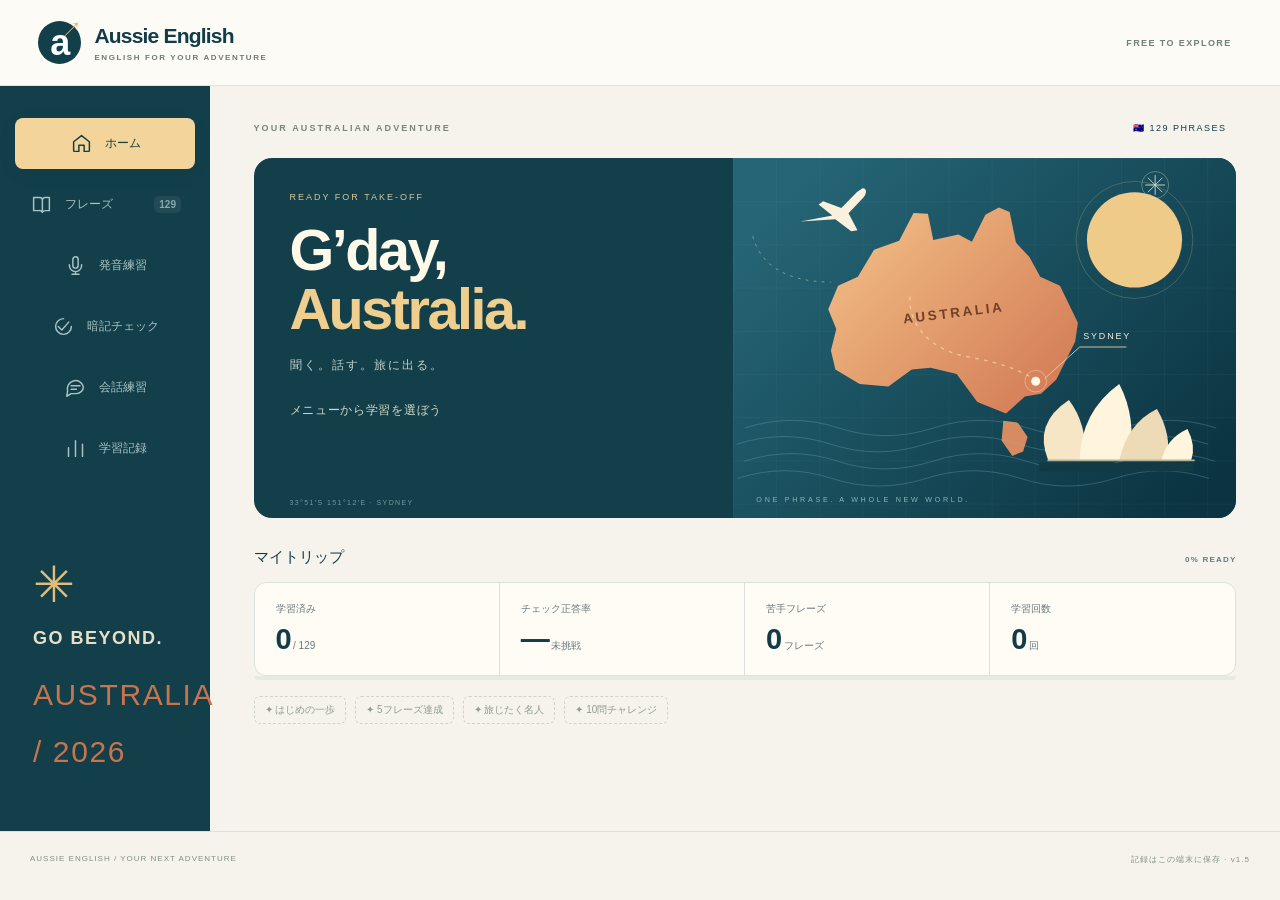
==== index.html @ 649c6844 "Run conversations hands-free after one start and celebrate completion" ====
<!doctype html>
<html lang="ja">
<head>
  <meta charset="utf-8">
  <meta name="viewport" content="width=device-width, initial-scale=1">
  <meta name="theme-color" content="#123f4a">
  <meta name="description" content="オーストラリア研修に向けて、129のフレーズを聞く・覚える・話す。無料、ログイン不要の英会話トレーナー。">
  <title>Aussie English Trainer｜オーストラリア研修の英会話</title>
  <link rel="icon" href="assets/mark.svg" type="image/svg+xml">
  <link rel="stylesheet" href="styles.css">
  <script defer src="phrases.js"></script>
  <script defer src="core.js"></script>
  <script defer src="scenarios.js"></script>
  <script defer src="speech.js"></script>
  <script defer src="feedback.js"></script>
  <script defer src="conversation.js"></script>
  <script defer src="app.js"></script>
</head>
<body>
  <a href="#main" class="skip">学習画面へスキップ</a>
  <header class="site-header"><a class="brand" href="#home"><span class="brand-mark" aria-hidden="true">a<span>↗</span></span><span>Aussie English<span class="brand-sub">ENGLISH FOR YOUR ADVENTURE</span></span></a><span class="free-badge">FREE TO EXPLORE</span></header>
  <div class="layout"><aside><nav id="nav" aria-label="学習メニュー"></nav><div class="aside-note"><span class="compass" aria-hidden="true">✳</span><strong>GO BEYOND.</strong><span>AUSTRALIA / 2026</span></div></aside><main id="main" tabindex="-1"><div id="app"></div></main></div>
  <footer><span>AUSSIE ENGLISH / YOUR NEXT ADVENTURE</span><span>記録はこの端末に保存 · v1.5</span></footer>
  <div id="toast" role="status" aria-live="polite"></div>
  <div id="result-feedback" class="result-feedback" hidden role="status" aria-live="polite" aria-atomic="true"><span id="result-symbol" aria-hidden="true">○</span><span id="result-label">一致！</span></div>
  <noscript>このアプリを使うにはJavaScriptを有効にしてください。</noscript>
</body>
</html>
---- styles.css ----
:root{--ink:#173c36;--muted:#60736b;--green:#086b62;--lime:#dcebb9;--paper:#f6f6ef;--line:#dce3d8;--orange:#cc6336;--white:#fff;--shadow:0 8px 30px #193e3210;color-scheme:light;font-family:Inter,'Noto Sans JP',-apple-system,BlinkMacSystemFont,'Segoe UI',sans-serif;color:var(--ink);background:var(--paper);font-synthesis:none}*{box-sizing:border-box}body{margin:0}a{color:inherit}button,input,select,textarea{font:inherit}button,a,input,select,textarea{touch-action:manipulation}button{cursor:pointer;min-height:44px;padding:10px 16px;border:1px solid var(--line);border-radius:12px;background:white;color:var(--ink);font-weight:600;transition:background .15s,transform .15s}button:hover:not(:disabled){background:#eaf1e4}button:active:not(:disabled){transform:translateY(1px)}button:disabled{opacity:.5;cursor:not-allowed}button.primary{background:var(--green);color:white;border-color:var(--green)}button.primary:hover{background:#09564f}button.soft{background:var(--lime);border-color:var(--lime)}button.danger{color:#9a352b}button.icon{min-width:44px;padding:9px}button[aria-pressed=true]{background:#e6efd9;border-color:#63924e}.skip{position:absolute;top:-100px;left:10px;background:white;padding:15px;z-index:20}.skip:focus{top:5px}:focus-visible{outline:3px solid #bc6a27;outline-offset:4px}.site-header{height:91px;display:flex;align-items:center;gap:26px;padding:0 4vw;border-bottom:1px solid var(--line);background:#fffef8}.brand{display:flex;gap:13px;align-items:center;font-size:20px;font-weight:800;letter-spacing:-.6px;text-decoration:none}.brand-mark{display:grid;place-items:center;position:relative;background:var(--green);color:white;border-radius:14px;width:43px;height:43px;font-size:36px;line-height:1}.brand-mark span{position:absolute;font-size:21px;top:-2px;right:0;color:#e4c075}.brand-sub{display:block;font-size:10px;font-weight:500;letter-spacing:.7px;margin-top:5px}.header-note{font-size:12px;color:var(--muted);margin-left:auto}.free-badge{font-size:11px;border:1px solid var(--line);padding:7px 10px;border-radius:30px;white-space:nowrap}.layout{max-width:1510px;margin:auto;display:grid;grid-template-columns:220px minmax(0,1fr);min-height:calc(100vh - 155px)}aside{padding:35px 18px 20px 25px;border-right:1px solid var(--line);display:flex;flex-direction:column;gap:26px}nav{display:grid;gap:7px}nav button{border:0;background:transparent;text-align:left;font-size:13px;display:flex;align-items:center;gap:12px;padding:13px 14px}nav button.active{background:var(--green);color:white}nav .nav-icon{font-size:20px;width:24px;text-align:center}nav .nav-count{margin-left:auto;font-size:10px;opacity:.8}.aside-note{margin-top:auto;padding:18px 11px;color:var(--muted);font-size:11px;line-height:1.9}.aside-note>span{font-size:30px;color:var(--orange);display:block}.aside-note strong{color:var(--ink);font-size:12px}.local-note{font-size:10px;color:var(--muted);text-align:center}main{padding:36px clamp(20px,3.4vw,50px) 50px;min-width:0;max-width:1250px;width:100%}h1,h2,h3,p{margin-top:0}h1{font-size:clamp(25px,3vw,34px);letter-spacing:-1px;margin-bottom:10px}h2{font-size:20px;letter-spacing:-.4px}h3{font-size:15px}p{line-height:1.8}small,.small{font-size:12px;line-height:1.8}.muted{color:var(--muted)}.eyebrow{color:var(--green);font-size:10px;letter-spacing:2px;font-weight:800;margin-bottom:12px}.page-head{display:flex;justify-content:space-between;align-items:center;gap:14px;margin-bottom:26px}.page-head p{margin:0;font-size:13px}.pill{display:inline-block;border:1px solid var(--line);border-radius:30px;padding:5px 10px;font-size:11px;background:#fff9}.hero{background:#e6eddb;border-radius:24px;display:grid;grid-template-columns:1.2fr 1fr;overflow:hidden;position:relative;margin-bottom:25px;min-height:285px;border:1px solid #dce6cb}.hero-copy{padding:35px 0 33px 32px;position:relative;z-index:1}.hero h2{font-size:clamp(26px,3vw,40px);line-height:1.4;letter-spacing:-1.5px;margin-bottom:13px}.hero p{font-size:12px;color:#486044;margin-bottom:23px}.hero-art{position:relative;display:flex;align-items:flex-end;justify-content:center;overflow:hidden;background:linear-gradient(155deg,transparent 10%,#c9dfcf 80%)}.hero-art svg{width:100%;min-width:260px;height:100%;position:absolute;bottom:0}.stamp{position:absolute;right:22px;top:23px;border:1px solid #839c76;border-radius:50%;width:73px;height:73px;display:flex;align-items:center;justify-content:center;text-align:center;transform:rotate(12deg);font-size:9px;line-height:1.8;letter-spacing:1px;color:#3e6c50}.stats{display:grid;grid-template-columns:repeat(4,minmax(0,1fr));gap:13px;margin-bottom:29px}.stat{padding:18px;border:1px solid var(--line);background:white;border-radius:15px}.stat-label{display:block;color:var(--muted);font-size:11px;margin-bottom:10px}.stat strong{font-size:27px;font-weight:750;letter-spacing:-1px}.stat strong small{font-size:12px;font-weight:400;color:var(--muted);letter-spacing:0}.section-title{display:flex;justify-content:space-between;align-items:baseline;gap:10px;margin:26px 0 16px}.section-title h2{margin:0;font-size:17px}.section-title span{color:var(--muted);font-size:11px}.mode-grid{display:grid;grid-template-columns:repeat(4,minmax(0,1fr));gap:13px}.mode-card{text-align:left;padding:21px 17px;background:white;border-radius:17px;min-height:183px;position:relative}.mode-icon{display:grid;place-items:center;width:39px;height:39px;background:#e5efdb;border-radius:13px;margin-bottom:17px;font-size:21px}.mode-card:nth-child(2) .mode-icon{background:#fff0d7}.mode-card:nth-child(3) .mode-icon{background:#e0eef0}.mode-card:nth-child(4) .mode-icon{background:#f7e5d9}.mode-card strong{display:block;font-size:14px;margin-bottom:8px}.mode-card p{font-size:11px;font-weight:400;color:var(--muted);line-height:1.7;margin:0 0 18px}.mode-card .arrow{position:absolute;right:16px;bottom:14px;color:var(--green)}.panel{background:white;border:1px solid var(--line);border-radius:19px;padding:25px;margin-bottom:18px;box-shadow:var(--shadow)}.row{display:flex;align-items:center;gap:10px;flex-wrap:wrap}.spread{justify-content:space-between}.actions{display:flex;gap:9px;flex-wrap:wrap;margin-top:20px}.tag{font-size:10px;background:#edf2e7;border-radius:6px;padding:5px 9px;color:#425e44;display:inline-block}.phrase{font-size:clamp(25px,4vw,38px);line-height:1.5;font-weight:700;letter-spacing:-.5px;margin:24px 0 10px;overflow-wrap:anywhere}.translation{font-size:17px;line-height:1.7;min-height:30px}.phrase-card{padding:28px 32px}.phrase-card .actions{margin-top:26px}.phrase-nav{border-top:1px solid var(--line);margin-top:25px;padding-top:16px}.field{display:flex;flex-direction:column;gap:7px;font-size:12px;min-width:0}input[type=search],input[type=text],select,textarea{border:1px solid #b7c8ba;background:white;color:var(--ink);border-radius:10px;padding:12px;min-height:44px;max-width:100%;width:100%}textarea{resize:vertical;min-height:88px}input[type=checkbox]{width:18px;height:18px;accent-color:var(--green)}.toolbar{display:grid;grid-template-columns:minmax(180px,1.6fr) minmax(140px,1fr) auto;gap:12px;align-items:end;margin-bottom:18px}.check{display:flex;gap:8px;align-items:center;font-size:12px;min-height:44px}.dialogue{display:grid;gap:10px;margin-top:16px}.bubble{background:#f2f5ee;border-radius:13px;padding:13px 16px;font-size:14px;line-height:1.8}.bubble .role{font-size:10px;font-weight:800;color:var(--muted);display:block}.bubble.mine{background:#e2eed7;margin-left:25px}.bubble.partner{margin-right:25px}.bubble button{float:right;min-height:36px;min-width:36px;padding:5px;margin-left:8px}.notice{font-size:12px;background:#f9f4e6;border:1px solid #e8d8b6;border-radius:12px;padding:14px;line-height:1.8;margin:16px 0}.notice.neutral{background:#eef4eb;border-color:#d7e3cd}.empty{text-align:center;padding:40px 15px;color:var(--muted)}.list{display:grid;gap:8px;max-height:360px;overflow:auto;padding:3px}.list-item{width:100%;display:flex;align-items:center;gap:13px;text-align:left;padding:12px 14px;flex-shrink:0}.list-item .number{font-size:11px;color:var(--muted);width:24px;flex-shrink:0}.list-item .copy{min-width:0;flex:1}.list-item .copy strong{display:block;font-size:13px;overflow-wrap:anywhere}.list-item .copy small{display:block;color:var(--muted);font-weight:400}.list-item.selected{border-color:var(--green);background:#f0f6e8}.progress-bar{height:7px;background:#e6ebdf;border-radius:10px;overflow:hidden;margin-top:14px}.progress-bar>span{display:block;height:100%;background:var(--green);border-radius:10px}.category-grid{display:grid;grid-template-columns:repeat(2,minmax(0,1fr));gap:10px}.category{padding:15px 17px;border:1px solid var(--line);border-radius:12px;font-size:12px}.category .row{justify-content:space-between}.two-col{display:grid;grid-template-columns:1.4fr 1fr;gap:18px}.two-col>.panel{min-width:0}.status{font-size:13px;line-height:1.9;margin-top:18px;padding:14px;border-radius:12px;background:#f0f4ea;overflow-wrap:anywhere}.status:empty{display:none}.word{display:inline-block;padding:3px 6px;border-radius:5px;margin:3px 2px;font-size:15px}.word.match{background:#dfefd6;color:#245726}.word.miss{background:#ffe8d8;color:#8e3818;text-decoration:underline wavy}.word.extra{background:#fbe3e4;color:#8e2731;text-decoration:underline}.legend{font-size:11px;color:var(--muted);line-height:1.9}.score{font-size:28px;color:var(--green);font-weight:800}.quiz-result{border-top:1px solid var(--line);padding-top:20px;margin-top:20px}.quiz-result .phrase{font-size:24px}.result-actions{display:flex;gap:9px;flex-wrap:wrap;margin-top:15px}.recording{color:#a32e24;font-weight:700}.recording:before{content:'● ';color:#c83c32}audio{max-width:100%;width:100%;margin-top:12px}details{border-top:1px solid var(--line);margin-top:18px;padding-top:16px}summary{cursor:pointer;font-size:13px;min-height:32px}#toast{position:fixed;bottom:25px;left:50%;transform:translateX(-50%);background:#173c36;color:white;padding:12px 20px;border-radius:13px;z-index:30;max-width:90vw;font-size:12px;pointer-events:none;opacity:0;transition:opacity .2s}#toast.visible{opacity:1}footer{max-width:1510px;margin:auto;padding:22px 30px;border-top:1px solid var(--line);font-size:10px;color:var(--muted);display:flex;justify-content:space-between;gap:15px}.badge-row{display:flex;gap:9px;flex-wrap:wrap;margin-top:16px}.achievement{border:1px solid var(--line);padding:10px 14px;border-radius:10px;font-size:12px;color:var(--muted)}.achievement.earned{background:#f7efcf;color:#70520f;border-color:#e3ce87}.tab-switch{display:flex;gap:7px;flex-wrap:wrap;margin-bottom:20px}.tip{font-size:12px;color:var(--muted);margin-top:14px}.branch-option{text-align:left;width:100%;margin-top:10px;font-weight:500}.branch-option small{display:block;color:var(--muted)}.visually-hidden{position:absolute;width:1px;height:1px;padding:0;margin:-1px;overflow:hidden;clip:rect(0,0,0,0);white-space:nowrap;border:0}@media(min-width:1400px){main{padding-top:42px}.hero{min-height:320px}.hero-copy{padding-top:40px}}@media(max-width:1050px){.layout{grid-template-columns:185px minmax(0,1fr)}aside{padding-left:14px;padding-right:12px}.mode-grid{grid-template-columns:repeat(2,minmax(0,1fr))}.mode-card{min-height:155px}.header-note{display:none}.free-badge{margin-left:auto}.two-col{grid-template-columns:1fr}.toolbar{grid-template-columns:1fr 1fr}.toolbar>.check{grid-column:1/-1}.hero-copy{padding-left:24px}.hero h2{font-size:29px}.stats{gap:9px}.stat{padding:14px 11px}.stat strong{font-size:24px}}@media(max-width:700px){.site-header{height:75px;padding:0 18px;gap:8px}.brand{font-size:17px;gap:9px}.brand-sub{font-size:9px;letter-spacing:0}.brand-mark{width:36px;height:36px;font-size:31px;border-radius:12px}.free-badge{font-size:9px;padding:6px 8px}.layout{display:block}aside{position:sticky;top:0;z-index:10;background:#fffef8;padding:5px 8px;border-right:0;border-bottom:1px solid var(--line);display:block}nav{display:grid;grid-template-columns:repeat(6,minmax(0,1fr));gap:2px}nav button{padding:7px 1px;display:flex;flex-direction:column;gap:4px;text-align:center;font-size:9px;border-radius:9px;min-height:58px;line-height:1.4}nav .nav-icon{font-size:19px;line-height:1.3}nav .nav-count,.aside-note,.local-note{display:none}main{padding:24px 16px 32px}.page-head{margin-bottom:20px;align-items:flex-start}.page-head h1{font-size:24px}.page-head p{font-size:11px}.page-head>.pill{font-size:9px;margin-top:3px;white-space:nowrap}.eyebrow{font-size:9px;margin-bottom:8px}.hero{min-height:277px;grid-template-columns:1.2fr 1fr;border-radius:18px;margin-bottom:16px}.hero-copy{padding:25px 0 24px 20px}.hero h2{font-size:26px;line-height:1.45;letter-spacing:-1px}.hero p{font-size:11px;margin-bottom:18px}.hero .primary{font-size:12px;padding:10px 12px}.hero-art svg{min-width:230px;left:-45px}.stamp{right:12px;top:18px;width:58px;height:58px;font-size:7px}.stats{grid-template-columns:repeat(2,minmax(0,1fr));gap:10px;margin-bottom:23px}.stat{padding:14px 17px}.stat-label{margin-bottom:5px}.stat strong{font-size:25px}.mode-grid{gap:10px}.mode-card{padding:16px 14px;min-height:165px}.mode-icon{margin-bottom:12px}.mode-card strong{font-size:13px}.mode-card p{font-size:11px}.section-title h2{font-size:16px}.section-title span{font-size:10px}.panel,.phrase-card{padding:19px 17px;border-radius:15px}.phrase{font-size:26px;margin-top:23px}.translation{font-size:15px}.toolbar{grid-template-columns:1fr;gap:10px}.toolbar>.check{grid-column:auto}.toolbar .field{font-size:11px}.category-grid{grid-template-columns:1fr}.actions{gap:8px}.actions button{font-size:12px;padding:10px 12px}.two-col{gap:0}footer{padding:20px 17px;display:block;font-size:9px;line-height:1.8}footer span{display:block}#toast{bottom:16px;width:max-content;max-width:90vw}.tab-switch button{font-size:12px}.list-item{padding:11px}.list-item .copy strong{font-size:12px}.list-item .copy small{font-size:11px}.bubble.mine{margin-left:12px}.bubble.partner{margin-right:12px}}@media(prefers-reduced-motion:reduce){*{scroll-behavior:auto!important;transition:none!important}}@media(max-width:360px){.free-badge{display:none}.hero h2{font-size:23px}.hero-copy{padding-left:15px}.hero-art svg{left:-65px}nav button{font-size:8px}}
/* Coastal field notes — ocean, sandstone & eucalyptus */
:root{--ink:#123c47;--muted:#667a7d;--green:#16616a;--lime:#f4d690;--paper:#f5f3ec;--line:#dbe1dc;--orange:#c8754e;--shadow:0 5px 20px #103c4706}.site-header{height:86px;background:#fdfbf5;padding:0 3vw;border-bottom-color:#e3e3d9}.brand{font-size:21px;letter-spacing:-.8px}.brand-mark{background:#123f4a;border-radius:50%;width:43px;height:43px}.brand-sub{font-size:8px;letter-spacing:1.6px;font-weight:650;color:#6c7c76}.free-badge{margin-left:auto;background:transparent;border:0;font-size:9px;letter-spacing:1.4px;font-weight:700;color:#718079}.layout{grid-template-columns:210px minmax(0,1fr);max-width:1550px}aside{background:#123f4a;border:0;padding:32px 15px 25px;color:#e3eee7}nav{gap:10px}nav button{color:#a9c2c2;font-size:12px;font-weight:550;padding:15px 14px;border-radius:8px}nav button:hover:not(:disabled){background:#ffffff0b;color:white}nav button.active{color:#173f43;background:#f3d59b;box-shadow:0 5px 20px #0000000d}nav .nav-icon{display:flex;align-items:center;justify-content:center}nav .nav-count{background:#ffffff16;border-radius:5px;padding:3px 5px}nav button.active .nav-count{background:#143d4410}.aside-note{padding:26px 18px;color:#9dbab8;display:flex;flex-direction:column;font-size:9px;letter-spacing:1.6px;gap:11px}.aside-note strong{font-size:18px;color:#e8dfc6;letter-spacing:1.5px}.aside-note .compass{font-size:50px;font-weight:100;color:#e1bd7c;line-height:1}.ui-icon{width:21px;height:21px;flex-shrink:0;vertical-align:middle}button{display:inline-flex;align-items:center;justify-content:center;gap:8px;border-radius:9px;font-size:13px;font-weight:650}button.primary{background:#16616a;border-color:#16616a}button.primary:hover:not(:disabled){background:#124f56}.actions .ui-icon{width:18px;height:18px}.mode-card{display:block}button.soft{color:#493e27;background:#f3dfb5;border-color:#f3dfb5}main{padding:32px clamp(20px,3.4vw,48px) 48px;max-width:1300px}.page-head{margin-bottom:24px}h1{font-weight:750;letter-spacing:-1px}.eyebrow{letter-spacing:2.1px;color:#798679;font-size:9px}.page-head h1{font-size:29px}.home-top{display:flex;align-items:center;justify-content:space-between;margin-bottom:20px}.home-top .eyebrow{margin:0}.home-top .pill{font-size:9px;letter-spacing:1.5px;background:transparent;border:0}.hero{border:0;grid-template-columns:1fr 1.05fr;background:#123f4a;min-height:340px;border-radius:18px;margin-bottom:30px}.hero-copy{padding:34px 0 30px 36px;z-index:2;min-width:0}.hero-label{color:#d9c596;font-size:9px;letter-spacing:2px;display:block;margin-bottom:19px}.hero h1{font-size:clamp(42px,4.5vw,64px);line-height:1.02;font-weight:750;letter-spacing:-2.5px;color:#fff9e9;margin:0 0 19px}.hero h1 em{font-style:normal;color:#f0ce8e}.hero-copy p{color:#c3d1cc;font-size:12px;letter-spacing:2px;line-height:1.4;margin-bottom:24px}.hero .primary{background:#f3d79d;border-color:#f3d79d;color:#163f46;padding:13px 18px;font-size:12px}.hero .primary:hover:not(:disabled){background:#ffe4af}.hero .primary .ui-icon{width:18px;height:18px}.hero-art{background:transparent;min-width:0;align-items:center}.hero-art img{width:100%;height:100%;object-fit:cover;display:block}.hero-coordinate{position:absolute;left:36px;bottom:12px;font-size:7px;color:#749a9c;letter-spacing:1.4px}.section-title{margin:26px 0 15px}.section-title h2{font-size:15px;font-weight:700;letter-spacing:0}.section-title span{font-size:8px;font-weight:650;letter-spacing:1.2px}.mode-grid{gap:14px}.mode-card{border:1px solid #d9e0d9;border-bottom:3px solid #5f9591;background:#fffdf8;border-radius:12px;padding:19px 18px;min-height:169px;transition:transform .18s,box-shadow .18s}.mode-card:hover:not(:disabled){transform:translateY(-3px);background:#fffdf8;box-shadow:0 12px 24px #123f4a12}.mode-top{display:flex;align-items:flex-start;justify-content:space-between;margin-bottom:24px}.mode-icon,.mode-card:nth-child(2) .mode-icon,.mode-card:nth-child(3) .mode-icon,.mode-card:nth-child(4) .mode-icon{width:auto;height:auto;display:block;background:transparent;border-radius:0;margin:0;color:#205b64}.mode-icon .ui-icon{width:27px;height:27px;stroke-width:1.4}.mode-number{font-size:10px;letter-spacing:1px;color:#a5afa5;font-weight:450}.mode-card strong{font-size:14px;letter-spacing:-.3px;margin-bottom:6px}.mode-card p{font-size:11px;line-height:1.5;margin:0;color:#7b8580}.mode-card .arrow{bottom:18px;right:16px}.mode-card .arrow .ui-icon{width:17px;height:17px}.mode-card:nth-child(2){border-bottom-color:#c67d57}.mode-card:nth-child(3){border-bottom-color:#cfb165}.mode-card:nth-child(4){border-bottom-color:#748567}.stats{gap:0;border:1px solid var(--line);border-radius:12px;overflow:hidden;background:#fffcf5;margin-bottom:0}.stat{border:0;border-right:1px solid var(--line);border-radius:0;background:transparent;padding:19px 21px}.stat:last-child{border-right:0}.stat-label{font-size:10px;margin-bottom:7px}.stat strong{font-size:29px;letter-spacing:-1.4px}.stat strong small{font-size:10px;letter-spacing:0}.journey-line .progress-bar{height:4px;margin-top:0;border-radius:0 0 5px 5px}.journey-line .progress-bar>span{border-radius:0}.achievement{font-size:10px;padding:6px 10px;background:transparent;color:#919b8f;border:1px dashed #cfd6c9;border-radius:6px}.achievement.earned{background:#f4e1b4;border:1px solid #e4c886;color:#76561d}.panel{background:#fffef9;border:1px solid #dbe1d8;border-radius:14px;padding:25px;box-shadow:none}.phrase-card{padding:27px 30px}.phrase-card>.row .small{font-size:10px}.phrase{font-size:clamp(27px,3.5vw,40px);letter-spacing:-1px;line-height:1.35;margin:30px 0 12px;color:#113e4a}.translation{font-size:15px;color:#657772;margin-bottom:21px}.tag{font-size:10px;letter-spacing:.3px;background:#eef0e5;color:#586854;padding:6px 9px}.phrase-card>.row:nth-child(2){gap:6px}.phrase-card>.row:nth-child(2) button{font-size:10px;min-height:32px;padding:6px 10px;background:transparent}.phrase-card>.row:nth-child(2) button[aria-pressed=true]{background:#e5e9df}.phrase-nav{margin-top:24px;padding-top:16px}.phrase-nav button{border:0;background:transparent}.toolbar{margin-bottom:22px}.field{font-size:10px;color:#617271;font-weight:600;letter-spacing:.3px}input[type=search],input[type=text],select,textarea{background:#fffef9;border-color:#cbd6d0;font-size:13px;font-weight:400;letter-spacing:0;border-radius:8px}.check{font-size:11px}.list-item{background:#fffef9;border-radius:9px}.list-item .copy strong{font-size:13px;font-weight:650}.list-item .copy small{font-size:11px}.list-item.selected{background:#eaf0e7;border-color:#8aa999}.panel h2{font-size:17px;margin-bottom:17px}.step-number{font-size:10px;letter-spacing:2px;color:#b48a58;display:block;margin-bottom:9px}.voice-pad{padding:20px 0 8px;display:flex;align-items:center;justify-content:center;gap:10px;flex-wrap:wrap}.mic-button{min-height:52px;padding:13px 25px;border-radius:40px}.mic-button .ui-icon{width:22px;height:22px}.sound-bars{width:100%;display:flex;align-items:center;justify-content:center;gap:5px;height:30px;margin-bottom:12px;color:#86a9a4}.sound-bars i{display:block;width:3px;height:8px;background:currentColor;border-radius:3px}.sound-bars i:nth-child(2n){height:17px}.sound-bars i:nth-child(3n){height:25px}.sound-bars i:nth-child(4){height:32px}.voice-pad button:disabled{opacity:.4}.panel:has(#recognize-start:disabled):has(#recognize-stop:not(:disabled)) .sound-bars i{animation:voice-bars .7s ease-in-out infinite alternate;color:#c27551}.sound-bars i:nth-child(2n){animation-delay:.2s}.voice-disclosure{font-size:10px;color:#85918a;margin:13px 0;line-height:1.6}.compact-panel #status:empty{display:none}.status{background:#edf2e9;border-radius:9px;padding:15px;font-size:12px;line-height:1.8}.status>p:last-child{margin-bottom:0}.tip{font-size:11px;line-height:1.7}.voice-pad+.tip{text-align:center}.quiz-card{text-align:center;max-width:820px;margin:0 auto 20px;padding:28px 34px}.quiz-card>.row,.quiz-result,.quiz-card #status{text-align:left}.quiz-prompt{font-size:12px!important;letter-spacing:1px;font-weight:550;color:#718277;margin:35px 0 0}.quiz-card>.phrase{font-size:clamp(27px,3.5vw,39px);margin:20px 0 25px;min-height:55px}.quiz-card .voice-pad{padding:12px 0 4px}.quiz-card>.actions{justify-content:center;margin-top:24px}.quiz-card>.actions button{border:0;background:transparent;color:#7a8780;font-size:11px;min-height:32px}.quiz-disclaimer{font-size:10px;color:#8b948a;margin:28px 0 0;line-height:1.6}.quiz-result{border-top:1px solid var(--line);margin-top:22px;padding-top:22px}.quiz-result .phrase{font-size:25px;margin:12px 0 19px}.quiz-result .actions{justify-content:flex-end}.tab-switch{margin-bottom:20px;gap:5px;display:inline-flex;padding:5px;background:#e9ece2;border-radius:11px}.tab-switch button{border:0;background:transparent;padding:8px 17px;font-size:12px;min-height:38px}.tab-switch button.primary{background:#fffef9;color:#153f47;box-shadow:0 2px 7px #163c4512}.role-toolbar{grid-template-columns:1fr 1.3fr 85px}.dialogue.full-script{gap:13px;margin:25px 0}.bubble{border:1px solid transparent;background:#f0f1e8;padding:16px 18px;font-size:15px;border-radius:12px}.bubble.mine{background:#e4ede5;margin-left:45px}.bubble.partner{margin-right:45px}.bubble .role{font-size:9px;letter-spacing:1.2px;color:#84918a;margin-bottom:4px}.bubble>span[lang]{display:block;padding-right:35px}.bubble .icon{border:0;background:transparent;width:32px;min-height:32px;padding:5px;float:right;margin:0}.bubble .icon .ui-icon{width:16px;height:16px}.bubble.current-turn{border-color:#b58b50;box-shadow:0 0 0 3px #e6cb962b}.bubble.current-turn .role{color:#9a713c}.bubble.completed-turn{opacity:.65}.recognized-line{display:block;color:#617f78;margin-top:9px;font-size:11px}.role-controls{padding-top:20px;border-top:1px solid var(--line)}.role-controls strong{font-size:12px}.role-controls .actions{margin-top:13px}.branch-option{display:block;text-align:left;padding:14px 18px}.branch-option>span{font-weight:600}.branch-option small{font-size:11px;margin-top:5px}.good-popup{width:min(360px,calc(100vw - 40px));border:1px solid #dfd1aa;border-radius:24px;background:#fffbef;color:#153e47;padding:35px 25px 30px;text-align:center;box-shadow:0 25px 90px #0c2f4b40}.good-popup[open]{animation:good-in .3s ease-out}.good-popup::backdrop{background:#0b2d3c88;backdrop-filter:blur(4px)}.good-star{color:#bb8141;font-size:58px;line-height:1;display:block;margin-bottom:21px}.good-popup .eyebrow{color:#9a7a43;font-size:8px;letter-spacing:2px}.good-popup h2{font-size:64px;letter-spacing:-3px;line-height:1;margin:12px 0 19px;font-weight:850}.good-popup #good-note{font-size:12px;margin-bottom:8px}.good-popup .small{font-size:10px;margin-bottom:23px}.good-popup .primary{border-radius:30px;width:190px}.category{background:transparent;border-radius:9px;font-size:11px}.progress-bar>span{background:#52847a}footer{font-size:8px;letter-spacing:1px;padding:22px 30px;max-width:1550px;color:#839088}footer a{font-size:11px;letter-spacing:0}.score{color:#1b6b6c;font-size:30px}#toast{background:#123f4a;border:1px solid #e6cb9630}.empty{font-size:13px;padding:35px 15px}summary{font-size:11px;color:#6c7f76}.notice{font-size:11px}.word{font-size:13px;padding:3px 6px}.category-grid .progress-bar{height:4px}details details{border:0;padding-top:4px}@keyframes good-in{from{transform:translateY(15px) scale(.93);opacity:.3}to{transform:translateY(0) scale(1);opacity:1}}@keyframes voice-bars{from{transform:scaleY(.5)}to{transform:scaleY(1.15)}}
@media(max-width:1100px){.layout{grid-template-columns:180px minmax(0,1fr)}aside{padding-left:10px;padding-right:10px}.hero{min-height:310px}.hero-copy{padding:32px 0 30px 28px}.hero h1{font-size:48px}.hero-label{font-size:8px;letter-spacing:1.5px}.hero-art img{object-position:45% center}.hero-coordinate{left:28px}.stats .stat{padding:16px 13px}.stat strong{font-size:26px}.mode-grid{grid-template-columns:repeat(2,minmax(0,1fr))}.mode-card{min-height:147px;padding:17px 18px}.mode-top{margin-bottom:17px}.mode-card p{margin:0}.role-toolbar{grid-template-columns:1fr 1fr}.role-toolbar>.field:last-child{width:100px}.home-top .eyebrow{font-size:8px;letter-spacing:1.5px}}
@media(max-width:700px){.site-header{height:70px;padding:0 17px}.brand{font-size:18px}.brand-mark{width:35px;height:35px;font-size:29px}.brand-sub{font-size:7px;letter-spacing:1px;margin-top:4px}.free-badge{font-size:7px;letter-spacing:.7px}.layout{display:block}aside{padding:5px 8px;background:#123f4a;top:0}nav{gap:2px}nav button{padding:8px 1px 7px;font-size:9px;border-radius:7px;gap:4px;color:#aec6c3;min-height:58px}nav button.active{background:#f0d49d;color:#173e44}nav .nav-icon .ui-icon{width:20px;height:20px}.aside-note{display:none}main{padding:22px 16px 32px}.home-top{margin-bottom:15px}.home-top .eyebrow{font-size:7px;letter-spacing:1.15px}.home-top .pill{font-size:8px;letter-spacing:.3px;padding:0}.hero{display:block;min-height:295px;height:295px;margin-bottom:25px;border-radius:14px;isolation:isolate;overflow:hidden}.hero:after{content:'';position:absolute;inset:0;z-index:1;background:linear-gradient(90deg,#123f4a 0%,#123f4aee 32%,#123f4a00 76%);pointer-events:none}.hero-copy{padding:29px 23px;position:relative;width:100%;z-index:2}.hero h1{font-size:46px;letter-spacing:-2px;margin:0 0 15px;line-height:1.03}.hero-label{font-size:7px;letter-spacing:1.6px;margin-bottom:17px}.hero-copy p{font-size:10px;letter-spacing:1.3px;margin-bottom:19px}.hero .primary{font-size:11px;padding:10px 15px;min-height:43px}.hero-art{position:absolute;right:-90px;top:0;width:330px;height:295px;z-index:0;overflow:visible}.hero-art img{width:100%;height:100%;object-fit:cover;object-position:50% center}.hero-coordinate{z-index:2;left:23px;bottom:9px;font-size:6px;letter-spacing:.7px}.section-title{margin:22px 0 13px}.section-title h2{font-size:14px}.section-title span{font-size:7px;letter-spacing:.4px}.mode-grid{gap:10px}.mode-card{padding:16px;min-height:145px;border-radius:10px}.mode-icon .ui-icon{width:25px;height:25px}.mode-top{margin-bottom:19px}.mode-card strong{font-size:13px;margin-bottom:7px}.mode-card p{font-size:10px}.mode-card .arrow{right:14px;bottom:15px}.mode-card .arrow .ui-icon{width:14px;height:14px}.stats{display:grid;grid-template-columns:repeat(2,minmax(0,1fr));gap:0;border-radius:10px}.stat{padding:15px 18px!important;border-right:1px solid var(--line);border-bottom:1px solid var(--line)}.stat:nth-child(2n){border-right:0}.stat:nth-child(n+3){border-bottom:0}.stat strong{font-size:28px!important}.stat-label{font-size:10px}.badge-row{gap:6px;margin-top:12px}.achievement{font-size:9px;padding:6px 8px}.page-head{margin-bottom:20px}.page-head h1{font-size:25px}.page-head .eyebrow{font-size:8px;letter-spacing:1.6px}.panel,.phrase-card{padding:21px 18px;border-radius:12px}.phrase{font-size:28px;margin:25px 0 12px;letter-spacing:-.6px}.translation{font-size:14px;margin-bottom:18px}.toolbar{gap:11px;margin-bottom:19px}.field{font-size:10px}.actions button{font-size:12px;padding:10px 13px}.actions .ui-icon{width:17px;height:17px}.phrase-card .actions{margin-top:22px}.phrase-nav{padding-top:13px;margin-top:21px}.phrase-nav button{font-size:12px}.list-item .copy strong{font-size:12px}.list-item .copy small{font-size:10px}.panel h2{font-size:16px}.voice-pad{padding-top:15px}.voice-pad .mic-button{font-size:14px;padding:14px 26px;min-height:52px}.two-col>.panel{margin-bottom:14px}.tip{font-size:10px}.voice-disclosure{font-size:9px}.quiz-card{padding:23px 19px}.quiz-card>.phrase{font-size:28px;line-height:1.45;margin:19px 0;min-height:50px}.quiz-prompt{font-size:11px!important;margin-top:29px!important}.quiz-disclaimer{font-size:9px;margin-top:25px}.quiz-result .phrase{font-size:24px}.tab-switch{display:flex;width:100%}.tab-switch button{flex:1;padding:9px 7px;font-size:11px}.role-toolbar{grid-template-columns:minmax(0,1fr);gap:12px}.role-toolbar>.field:last-child{width:110px}.full-script .bubble{font-size:14px;padding:13px 14px;line-height:1.7}.bubble.mine{margin-left:20px}.bubble.partner{margin-right:20px}.bubble .role{font-size:8px}.bubble>span[lang]{padding-right:25px}.role-controls .actions{gap:6px}.role-controls .actions button{font-size:11px;padding:10px 11px}.branch-option{font-size:13px;padding:14px}.branch-option small{font-size:10px}.category{padding:13px 15px}.good-popup{padding:28px 23px;border-radius:20px}footer{padding:20px 17px;font-size:7px;line-height:2}footer a{font-size:10px}#toast{font-size:11px}.score{font-size:27px}.word{font-size:13px}.status{font-size:12px}}
@media(max-width:360px){.hero h1{font-size:42px}.hero-art{right:-110px}.brand{font-size:16px}.free-badge{display:none}.hero-copy{padding-left:20px}.mode-card{padding:14px}.mode-card strong{font-size:12px}.section-title span{font-size:6px}.home-top .eyebrow{font-size:6px}.quiz-card .phrase{font-size:25px}}

.stats + .panel{margin-top:20px}.good-popup p{line-height:1.6}@media(prefers-reduced-motion:reduce){.good-popup[open],.sound-bars i{animation:none!important}}

/* 学習メニューはnavの一箇所。音声操作も各画面で一組だけ表示。 */
[hidden]{display:none!important}.hero-menu-hint{display:block;color:#d5d8c0;font-size:12px;letter-spacing:.7px;margin-top:27px}.practice-input{border-top:1px solid var(--line);margin-top:25px;padding-top:24px}.speech-controls{display:flex;align-items:center;justify-content:center;flex-wrap:wrap;gap:10px;margin:20px 0 12px;padding:18px 0}.speech-controls .mic-button{min-width:185px;min-height:54px}.speech-state,.speech-transcript{width:100%;text-align:center;font-size:12px;line-height:1.8;margin:4px 0;color:var(--muted)}.speech-state[data-phase=listening]{color:var(--green);font-weight:700}.speech-state[data-phase=listening]:before{content:'● ';color:#c4774c}.speech-state[data-phase=error]{background:#fff0df;color:#8e492c;border-radius:9px;padding:12px;font-size:12px}.speech-transcript{font-size:19px;color:var(--ink);overflow-wrap:anywhere;min-height:0}.speech-transcript:empty{display:none}.role-controls .speech-controls{margin:0;width:100%;padding:8px 0}.role-controls .actions{align-items:center}.role-controls .secondary{margin:auto;font-size:11px;color:var(--muted);border:0;background:transparent}.quiz-card .speech-controls{margin-top:10px}.speech-controls:has(#recognize-start[aria-busy=true]) .mic-button{box-shadow:0 0 0 5px #d8e8d9}.hero-copy .hero-menu-hint{margin-top:28px}@media(max-width:700px){.speech-controls{padding:10px 0}.speech-transcript{font-size:17px}.speech-controls .mic-button{font-size:14px;min-height:54px}.hero-menu-hint{font-size:10px}.speech-state{font-size:11px}}

.good-popup.dialog-fallback{display:block;position:fixed;inset:50% auto auto 50%;transform:translate(-50%,-50%);margin:0;z-index:100;box-shadow:0 0 0 100vmax #0b2d3c88}
/* シチュエーションから選ぶ。判定は操作を遮らず自動消去。 */
.scene-intro{font-size:13px;color:var(--muted);margin-bottom:23px}.situation-grid{display:grid;grid-template-columns:repeat(3,minmax(0,1fr));gap:15px}.situation-card{display:flex;flex-direction:column;align-items:flex-start;justify-content:flex-start;position:relative;min-height:207px;padding:23px;text-align:left;border:1px solid var(--line);border-radius:15px;background:#fffdf7;transition:transform .15s,box-shadow .15s}.situation-card:hover:not(:disabled){background:#fffdf7;transform:translateY(-3px);box-shadow:0 10px 24px #123f4a12}.scene-icon{display:grid;place-items:center;width:43px;height:43px;margin-bottom:18px;border-radius:13px;background:#e3eee6;color:#2d685f}.scene-icon .ui-icon{width:24px;height:24px}.scene-3 .scene-icon,.scene-6 .scene-icon{background:#f5e1bf;color:#8c6029}.scene-4 .scene-icon{background:#dcebf0;color:#276273}.scene-5 .scene-icon{background:#f0ded2;color:#9b6149}.situation-card .eyebrow{font-size:8px;margin-bottom:8px;letter-spacing:1.2px}.situation-card strong{font-size:15px;line-height:1.6;margin-bottom:13px}.scene-count{display:flex;flex-direction:column;gap:4px;font-size:11px;color:var(--muted);font-weight:400}.scene-count>span{font-size:10px;color:#8c978a}.scene-arrow{position:absolute;right:19px;bottom:20px;color:#8b9a8e;font-size:20px}.situation-back{margin:-7px 0 20px}.situation-back button{background:transparent;border:0;padding-left:0;font-size:12px;color:var(--muted)}.result-feedback{position:fixed;z-index:100;left:50%;top:44%;transform:translate(-50%,-50%);pointer-events:none;display:flex;flex-direction:column;align-items:center;justify-content:center;gap:3px;width:190px;height:190px;border-radius:50%;background:#fffef6f5;box-shadow:0 14px 60px #123f4a30;animation:result-pop .2s ease-out}.result-feedback #result-symbol{font-size:115px;line-height:1.05;font-weight:650;color:#267b61}.result-feedback #result-label{font-size:14px;font-weight:750;letter-spacing:2px;color:#267b61}.result-feedback[data-correct=false] #result-symbol,.result-feedback[data-correct=false] #result-label{color:#bf5945}.result-feedback[data-correct=false]{background:#fff5eff5}@keyframes result-pop{from{transform:translate(-50%,-50%) scale(.75);opacity:.2}to{transform:translate(-50%,-50%) scale(1);opacity:1}}@media(max-width:1000px){.situation-grid{grid-template-columns:repeat(2,minmax(0,1fr))}}@media(max-width:700px){.situation-grid{gap:11px}.situation-card{padding:17px;min-height:192px}.situation-card strong{font-size:13px;margin-bottom:10px}.situation-card .eyebrow{font-size:7px;letter-spacing:.7px}.scene-icon{width:38px;height:38px;margin-bottom:15px}.scene-intro{font-size:12px;margin-bottom:18px}.result-feedback{width:158px;height:158px}.result-feedback #result-symbol{font-size:95px}.result-feedback #result-label{font-size:12px}.scene-arrow{right:14px;bottom:16px}}@media(prefers-reduced-motion:reduce){.result-feedback{animation:none}}
.auto-conversation{margin-top:20px}.auto-conversation .actions{justify-content:center}.conversation-phase{text-align:center;font-size:13px;font-weight:650;color:var(--green);line-height:1.8;margin:0 0 12px}.conversation-phase[data-phase=partner]:before{content:'♬ ';color:#b28849}.conversation-phase[data-phase=user]:before{content:'● ';color:#ca8659}.conversation-phase[data-phase=paused]{color:#a06440;background:#fff2de;padding:12px;border-radius:9px}.conversation-complete{text-align:center;background:linear-gradient(135deg,#fff3cc,#e8efe1);padding:29px 20px;border-radius:14px;margin-top:24px;border:1px solid #e5d7ab}.conversation-complete>span{font-size:38px;color:#b98a3c}.conversation-complete h2{font-size:34px!important;letter-spacing:-1.5px;color:#184c47;margin:12px 0 7px}.conversation-complete p{font-size:12px;color:#72806a;margin-bottom:20px}.branch-responses{display:grid;gap:9px;margin:15px 0}.branch-response{border:1px solid var(--line);border-radius:10px;padding:14px 16px;background:#fffef7;font-size:14px;line-height:1.7}.branch-response small{display:block;color:var(--muted);font-size:11px;margin-top:5px}.result-feedback[data-kind=complete]{width:min(360px,calc(100vw - 40px));height:245px;border-radius:24px;background:#123f4af5;border:2px solid #f0d18e;box-shadow:0 22px 80px #123f4a44;gap:13px}.result-feedback[data-kind=complete] #result-symbol{font-size:73px;color:#f6d38e}.result-feedback[data-kind=complete] #result-label{font-size:32px;color:#fff0cc;font-weight:850;letter-spacing:-1px}.result-feedback[data-kind=complete]:before,.result-feedback[data-kind=complete]:after{content:'✧  ·  ✦  ·  ✧';position:absolute;font-size:23px;color:#d9bd76;letter-spacing:12px;left:20px;right:20px;text-align:center;top:-33px}.result-feedback[data-kind=complete]:after{top:auto;bottom:-33px;color:#77a698;transform:rotate(180deg)}@media(max-width:700px){.conversation-complete h2{font-size:30px!important}.result-feedback[data-kind=complete]{height:220px}.result-feedback[data-kind=complete] #result-label{font-size:30px}.auto-conversation .actions button{font-size:14px;min-height:48px;padding:12px 24px}}
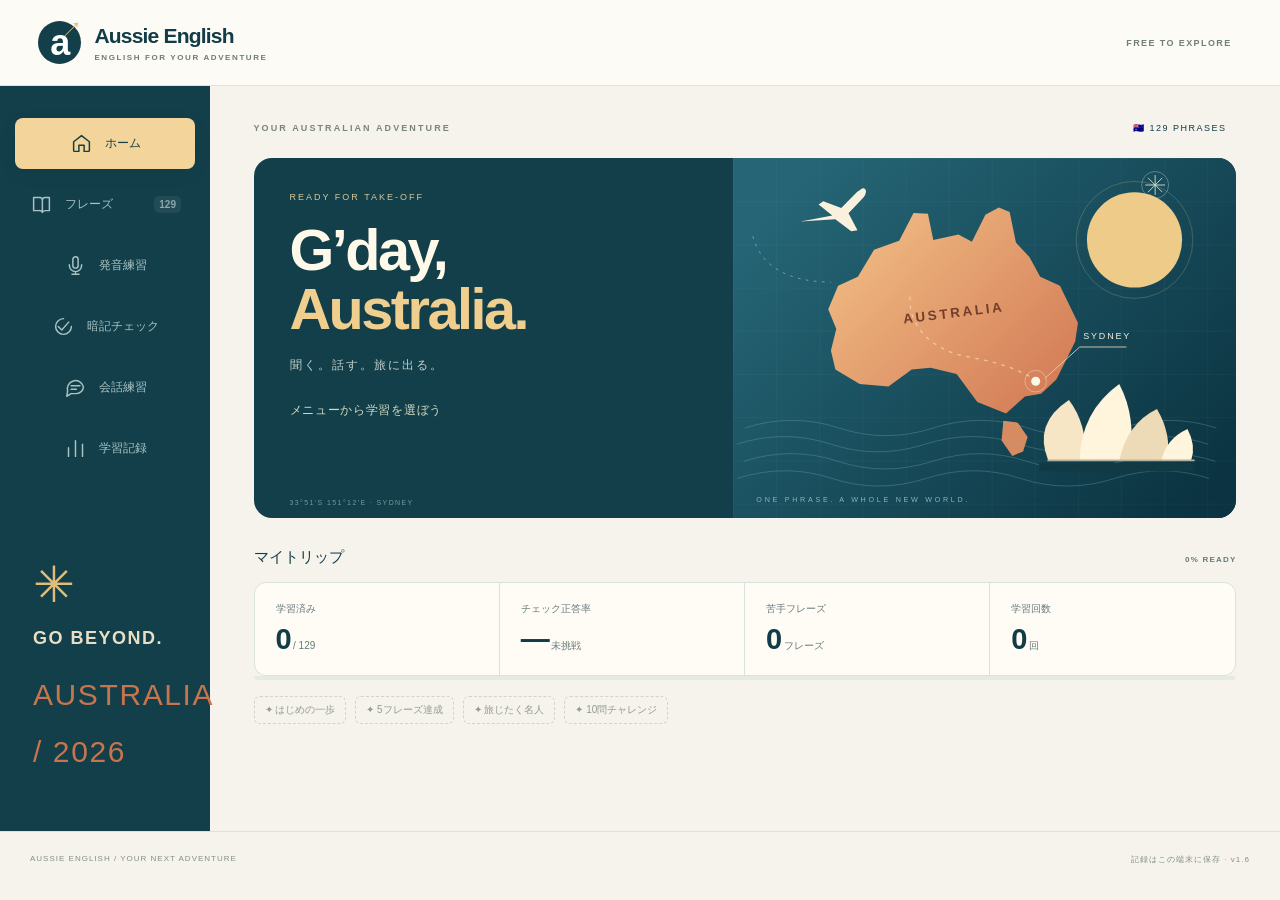
==== commit 70ddf148: "Place conversation controls above dialogue and add next lesson action" ====
--- a/index.html
+++ b/index.html
@@ -20,7 +20,7 @@
   <a href="#main" class="skip">学習画面へスキップ</a>
   <header class="site-header"><a class="brand" href="#home"><span class="brand-mark" aria-hidden="true">a<span>↗</span></span><span>Aussie English<span class="brand-sub">ENGLISH FOR YOUR ADVENTURE</span></span></a><span class="free-badge">FREE TO EXPLORE</span></header>
   <div class="layout"><aside><nav id="nav" aria-label="学習メニュー"></nav><div class="aside-note"><span class="compass" aria-hidden="true">✳</span><strong>GO BEYOND.</strong><span>AUSTRALIA / 2026</span></div></aside><main id="main" tabindex="-1"><div id="app"></div></main></div>
-  <footer><span>AUSSIE ENGLISH / YOUR NEXT ADVENTURE</span><span>記録はこの端末に保存 · v1.5</span></footer>
+  <footer><span>AUSSIE ENGLISH / YOUR NEXT ADVENTURE</span><span>記録はこの端末に保存 · v1.6</span></footer>
   <div id="toast" role="status" aria-live="polite"></div>
   <div id="result-feedback" class="result-feedback" hidden role="status" aria-live="polite" aria-atomic="true"><span id="result-symbol" aria-hidden="true">○</span><span id="result-label">一致！</span></div>
   <noscript>このアプリを使うにはJavaScriptを有効にしてください。</noscript>
--- a/styles.css
+++ b/styles.css
@@ -14,3 +14,5 @@
 /* シチュエーションから選ぶ。判定は操作を遮らず自動消去。 */
 .scene-intro{font-size:13px;color:var(--muted);margin-bottom:23px}.situation-grid{display:grid;grid-template-columns:repeat(3,minmax(0,1fr));gap:15px}.situation-card{display:flex;flex-direction:column;align-items:flex-start;justify-content:flex-start;position:relative;min-height:207px;padding:23px;text-align:left;border:1px solid var(--line);border-radius:15px;background:#fffdf7;transition:transform .15s,box-shadow .15s}.situation-card:hover:not(:disabled){background:#fffdf7;transform:translateY(-3px);box-shadow:0 10px 24px #123f4a12}.scene-icon{display:grid;place-items:center;width:43px;height:43px;margin-bottom:18px;border-radius:13px;background:#e3eee6;color:#2d685f}.scene-icon .ui-icon{width:24px;height:24px}.scene-3 .scene-icon,.scene-6 .scene-icon{background:#f5e1bf;color:#8c6029}.scene-4 .scene-icon{background:#dcebf0;color:#276273}.scene-5 .scene-icon{background:#f0ded2;color:#9b6149}.situation-card .eyebrow{font-size:8px;margin-bottom:8px;letter-spacing:1.2px}.situation-card strong{font-size:15px;line-height:1.6;margin-bottom:13px}.scene-count{display:flex;flex-direction:column;gap:4px;font-size:11px;color:var(--muted);font-weight:400}.scene-count>span{font-size:10px;color:#8c978a}.scene-arrow{position:absolute;right:19px;bottom:20px;color:#8b9a8e;font-size:20px}.situation-back{margin:-7px 0 20px}.situation-back button{background:transparent;border:0;padding-left:0;font-size:12px;color:var(--muted)}.result-feedback{position:fixed;z-index:100;left:50%;top:44%;transform:translate(-50%,-50%);pointer-events:none;display:flex;flex-direction:column;align-items:center;justify-content:center;gap:3px;width:190px;height:190px;border-radius:50%;background:#fffef6f5;box-shadow:0 14px 60px #123f4a30;animation:result-pop .2s ease-out}.result-feedback #result-symbol{font-size:115px;line-height:1.05;font-weight:650;color:#267b61}.result-feedback #result-label{font-size:14px;font-weight:750;letter-spacing:2px;color:#267b61}.result-feedback[data-correct=false] #result-symbol,.result-feedback[data-correct=false] #result-label{color:#bf5945}.result-feedback[data-correct=false]{background:#fff5eff5}@keyframes result-pop{from{transform:translate(-50%,-50%) scale(.75);opacity:.2}to{transform:translate(-50%,-50%) scale(1);opacity:1}}@media(max-width:1000px){.situation-grid{grid-template-columns:repeat(2,minmax(0,1fr))}}@media(max-width:700px){.situation-grid{gap:11px}.situation-card{padding:17px;min-height:192px}.situation-card strong{font-size:13px;margin-bottom:10px}.situation-card .eyebrow{font-size:7px;letter-spacing:.7px}.scene-icon{width:38px;height:38px;margin-bottom:15px}.scene-intro{font-size:12px;margin-bottom:18px}.result-feedback{width:158px;height:158px}.result-feedback #result-symbol{font-size:95px}.result-feedback #result-label{font-size:12px}.scene-arrow{right:14px;bottom:16px}}@media(prefers-reduced-motion:reduce){.result-feedback{animation:none}}
 .auto-conversation{margin-top:20px}.auto-conversation .actions{justify-content:center}.conversation-phase{text-align:center;font-size:13px;font-weight:650;color:var(--green);line-height:1.8;margin:0 0 12px}.conversation-phase[data-phase=partner]:before{content:'♬ ';color:#b28849}.conversation-phase[data-phase=user]:before{content:'● ';color:#ca8659}.conversation-phase[data-phase=paused]{color:#a06440;background:#fff2de;padding:12px;border-radius:9px}.conversation-complete{text-align:center;background:linear-gradient(135deg,#fff3cc,#e8efe1);padding:29px 20px;border-radius:14px;margin-top:24px;border:1px solid #e5d7ab}.conversation-complete>span{font-size:38px;color:#b98a3c}.conversation-complete h2{font-size:34px!important;letter-spacing:-1.5px;color:#184c47;margin:12px 0 7px}.conversation-complete p{font-size:12px;color:#72806a;margin-bottom:20px}.branch-responses{display:grid;gap:9px;margin:15px 0}.branch-response{border:1px solid var(--line);border-radius:10px;padding:14px 16px;background:#fffef7;font-size:14px;line-height:1.7}.branch-response small{display:block;color:var(--muted);font-size:11px;margin-top:5px}.result-feedback[data-kind=complete]{width:min(360px,calc(100vw - 40px));height:245px;border-radius:24px;background:#123f4af5;border:2px solid #f0d18e;box-shadow:0 22px 80px #123f4a44;gap:13px}.result-feedback[data-kind=complete] #result-symbol{font-size:73px;color:#f6d38e}.result-feedback[data-kind=complete] #result-label{font-size:32px;color:#fff0cc;font-weight:850;letter-spacing:-1px}.result-feedback[data-kind=complete]:before,.result-feedback[data-kind=complete]:after{content:'✧  ·  ✦  ·  ✧';position:absolute;font-size:23px;color:#d9bd76;letter-spacing:12px;left:20px;right:20px;text-align:center;top:-33px}.result-feedback[data-kind=complete]:after{top:auto;bottom:-33px;color:#77a698;transform:rotate(180deg)}@media(max-width:700px){.conversation-complete h2{font-size:30px!important}.result-feedback[data-kind=complete]{height:220px}.result-feedback[data-kind=complete] #result-label{font-size:30px}.auto-conversation .actions button{font-size:14px;min-height:48px;padding:12px 24px}}
+
+.auto-conversation{border-top:0;border-bottom:1px solid var(--line);padding:18px 0 20px;margin:18px 0 22px}.conversation-finish-actions{display:flex;justify-content:center;gap:11px;flex-wrap:wrap}.conversation-finish-actions button{min-width:125px}.conversation-complete .conversation-finish-actions{margin-top:19px}@media(max-width:700px){.conversation-finish-actions{flex-wrap:nowrap;gap:9px}.conversation-finish-actions button{min-width:0;flex:1;max-width:170px;font-size:12px;padding:11px 12px}}
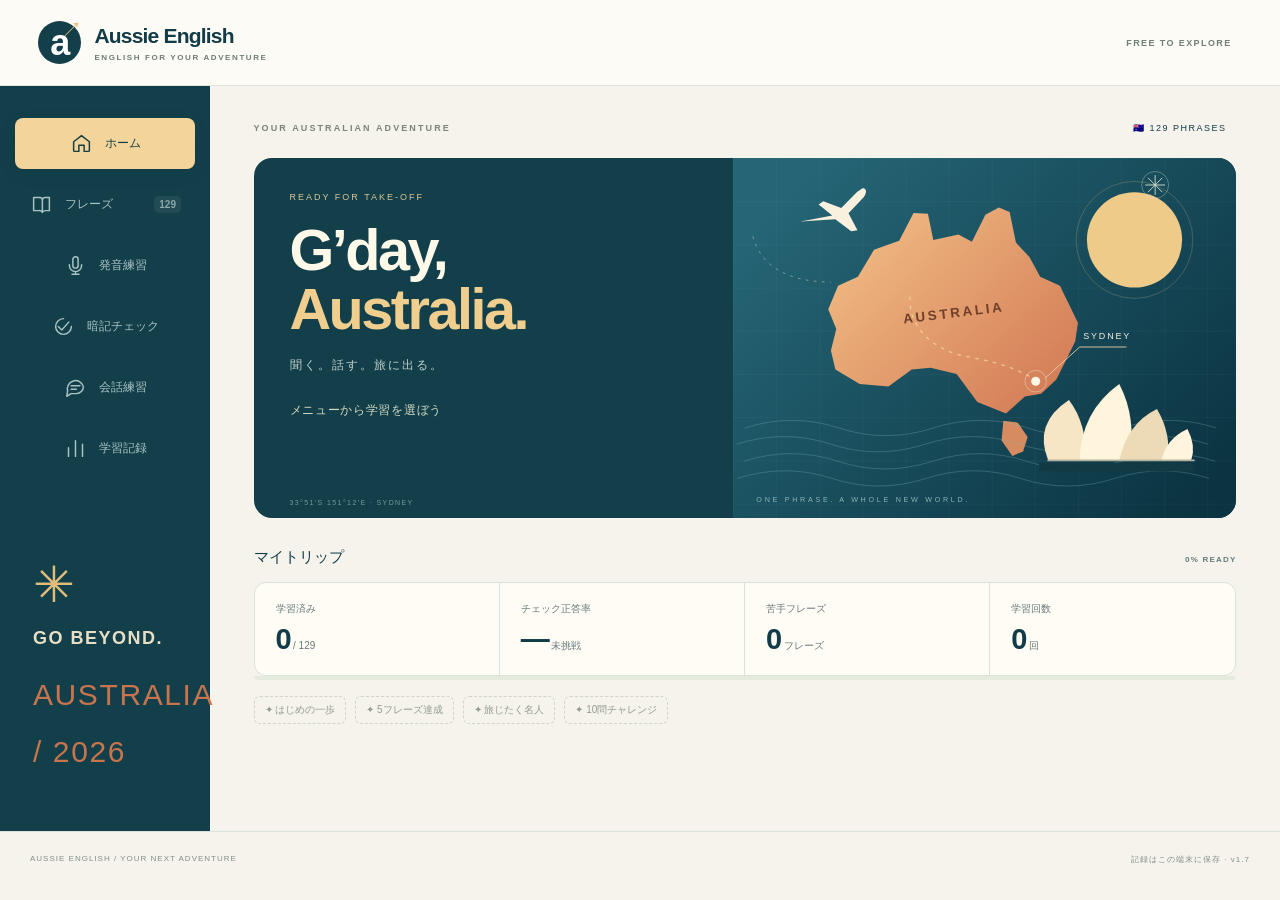
==== commit d20c8a81: "Prioritize practice phrase and dialogue and simplify conversation selectors" ====
--- a/index.html
+++ b/index.html
@@ -20,7 +20,7 @@
   <a href="#main" class="skip">学習画面へスキップ</a>
   <header class="site-header"><a class="brand" href="#home"><span class="brand-mark" aria-hidden="true">a<span>↗</span></span><span>Aussie English<span class="brand-sub">ENGLISH FOR YOUR ADVENTURE</span></span></a><span class="free-badge">FREE TO EXPLORE</span></header>
   <div class="layout"><aside><nav id="nav" aria-label="学習メニュー"></nav><div class="aside-note"><span class="compass" aria-hidden="true">✳</span><strong>GO BEYOND.</strong><span>AUSTRALIA / 2026</span></div></aside><main id="main" tabindex="-1"><div id="app"></div></main></div>
-  <footer><span>AUSSIE ENGLISH / YOUR NEXT ADVENTURE</span><span>記録はこの端末に保存 · v1.6</span></footer>
+  <footer><span>AUSSIE ENGLISH / YOUR NEXT ADVENTURE</span><span>記録はこの端末に保存 · v1.7</span></footer>
   <div id="toast" role="status" aria-live="polite"></div>
   <div id="result-feedback" class="result-feedback" hidden role="status" aria-live="polite" aria-atomic="true"><span id="result-symbol" aria-hidden="true">○</span><span id="result-label">一致！</span></div>
   <noscript>このアプリを使うにはJavaScriptを有効にしてください。</noscript>
--- a/styles.css
+++ b/styles.css
@@ -16,3 +16,5 @@
 .auto-conversation{margin-top:20px}.auto-conversation .actions{justify-content:center}.conversation-phase{text-align:center;font-size:13px;font-weight:650;color:var(--green);line-height:1.8;margin:0 0 12px}.conversation-phase[data-phase=partner]:before{content:'♬ ';color:#b28849}.conversation-phase[data-phase=user]:before{content:'● ';color:#ca8659}.conversation-phase[data-phase=paused]{color:#a06440;background:#fff2de;padding:12px;border-radius:9px}.conversation-complete{text-align:center;background:linear-gradient(135deg,#fff3cc,#e8efe1);padding:29px 20px;border-radius:14px;margin-top:24px;border:1px solid #e5d7ab}.conversation-complete>span{font-size:38px;color:#b98a3c}.conversation-complete h2{font-size:34px!important;letter-spacing:-1.5px;color:#184c47;margin:12px 0 7px}.conversation-complete p{font-size:12px;color:#72806a;margin-bottom:20px}.branch-responses{display:grid;gap:9px;margin:15px 0}.branch-response{border:1px solid var(--line);border-radius:10px;padding:14px 16px;background:#fffef7;font-size:14px;line-height:1.7}.branch-response small{display:block;color:var(--muted);font-size:11px;margin-top:5px}.result-feedback[data-kind=complete]{width:min(360px,calc(100vw - 40px));height:245px;border-radius:24px;background:#123f4af5;border:2px solid #f0d18e;box-shadow:0 22px 80px #123f4a44;gap:13px}.result-feedback[data-kind=complete] #result-symbol{font-size:73px;color:#f6d38e}.result-feedback[data-kind=complete] #result-label{font-size:32px;color:#fff0cc;font-weight:850;letter-spacing:-1px}.result-feedback[data-kind=complete]:before,.result-feedback[data-kind=complete]:after{content:'✧  ·  ✦  ·  ✧';position:absolute;font-size:23px;color:#d9bd76;letter-spacing:12px;left:20px;right:20px;text-align:center;top:-33px}.result-feedback[data-kind=complete]:after{top:auto;bottom:-33px;color:#77a698;transform:rotate(180deg)}@media(max-width:700px){.conversation-complete h2{font-size:30px!important}.result-feedback[data-kind=complete]{height:220px}.result-feedback[data-kind=complete] #result-label{font-size:30px}.auto-conversation .actions button{font-size:14px;min-height:48px;padding:12px 24px}}
 
 .auto-conversation{border-top:0;border-bottom:1px solid var(--line);padding:18px 0 20px;margin:18px 0 22px}.conversation-finish-actions{display:flex;justify-content:center;gap:11px;flex-wrap:wrap}.conversation-finish-actions button{min-width:125px}.conversation-complete .conversation-finish-actions{margin-top:19px}@media(max-width:700px){.conversation-finish-actions{flex-wrap:nowrap;gap:9px}.conversation-finish-actions button{min-width:0;flex:1;max-width:170px;font-size:12px;padding:11px 12px}}
+
+.conversation-target{padding-bottom:16px;border-bottom:1px solid var(--line)}.target-label{display:block;color:#8c987e;font-size:9px;letter-spacing:1.4px;margin:18px 0 7px}.conversation-target .practice-target{font-size:clamp(22px,3vw,30px);line-height:1.4;letter-spacing:-.6px;margin:0 0 6px;color:var(--ink)}.practice-meaning{font-size:13px;line-height:1.7;color:var(--muted);margin:0}.conversation-options{display:flex;align-items:center;gap:13px;margin-top:14px}.conversation-options label{display:flex;align-items:center;gap:8px;flex-direction:row;white-space:nowrap}.conversation-options select{width:68px;padding:8px 10px;min-height:40px}.conversation-options button{margin-left:auto;border:0;background:transparent;color:var(--muted);font-size:11px}.conversation-lesson .auto-conversation{margin:7px 0 15px;padding:10px 0 14px}.conversation-lesson .conversation-phase{font-size:11px;margin-bottom:9px}.conversation-lesson .auto-conversation .actions{margin-top:0}.auto-conversation .speech-state:empty,.auto-conversation .speech-transcript:empty{display:none}.conversation-lesson .full-script{margin-top:16px;gap:10px}.conversation-lesson .full-script .bubble{padding:12px 16px}.conversation-target>.target-label:first-child{margin-top:0}@media(max-width:700px){.conversation-target .practice-target{font-size:23px}.conversation-target{padding-bottom:13px}.practice-meaning{font-size:12px}.conversation-options{gap:8px;margin-top:11px}.conversation-options button{font-size:10px;padding:8px}.conversation-options label{font-size:10px}.conversation-options select{width:62px}.conversation-lesson .full-script .bubble{padding:11px 13px;font-size:13px}.conversation-lesson .auto-conversation{padding-top:9px}.conversation-lesson .auto-conversation button{min-height:45px;padding:10px 22px}}
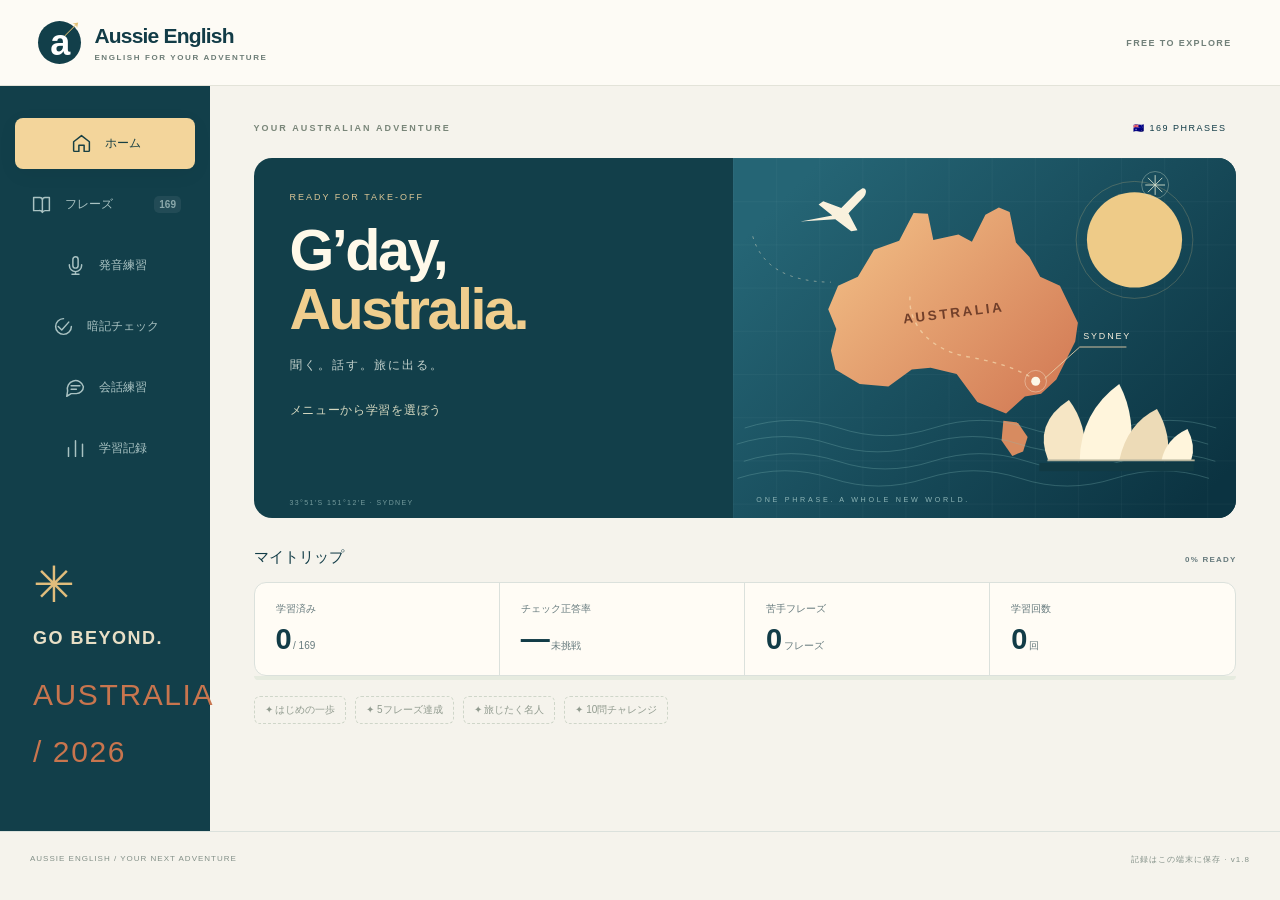
==== commit 2924125d: "Add 40 training phrases and five new Australian exchange situations" ====
--- a/index.html
+++ b/index.html
@@ -4,7 +4,7 @@
   <meta charset="utf-8">
   <meta name="viewport" content="width=device-width, initial-scale=1">
   <meta name="theme-color" content="#123f4a">
-  <meta name="description" content="オーストラリア研修に向けて、129のフレーズを聞く・覚える・話す。無料、ログイン不要の英会話トレーナー。">
+  <meta name="description" content="オーストラリア研修に向けて、169のフレーズを聞く・覚える・話す。無料、ログイン不要の英会話トレーナー。">
   <title>Aussie English Trainer｜オーストラリア研修の英会話</title>
   <link rel="icon" href="assets/mark.svg" type="image/svg+xml">
   <link rel="stylesheet" href="styles.css">
@@ -20,7 +20,7 @@
   <a href="#main" class="skip">学習画面へスキップ</a>
   <header class="site-header"><a class="brand" href="#home"><span class="brand-mark" aria-hidden="true">a<span>↗</span></span><span>Aussie English<span class="brand-sub">ENGLISH FOR YOUR ADVENTURE</span></span></a><span class="free-badge">FREE TO EXPLORE</span></header>
   <div class="layout"><aside><nav id="nav" aria-label="学習メニュー"></nav><div class="aside-note"><span class="compass" aria-hidden="true">✳</span><strong>GO BEYOND.</strong><span>AUSTRALIA / 2026</span></div></aside><main id="main" tabindex="-1"><div id="app"></div></main></div>
-  <footer><span>AUSSIE ENGLISH / YOUR NEXT ADVENTURE</span><span>記録はこの端末に保存 · v1.7</span></footer>
+  <footer><span>AUSSIE ENGLISH / YOUR NEXT ADVENTURE</span><span>記録はこの端末に保存 · v1.8</span></footer>
   <div id="toast" role="status" aria-live="polite"></div>
   <div id="result-feedback" class="result-feedback" hidden role="status" aria-live="polite" aria-atomic="true"><span id="result-symbol" aria-hidden="true">○</span><span id="result-label">一致！</span></div>
   <noscript>このアプリを使うにはJavaScriptを有効にしてください。</noscript>
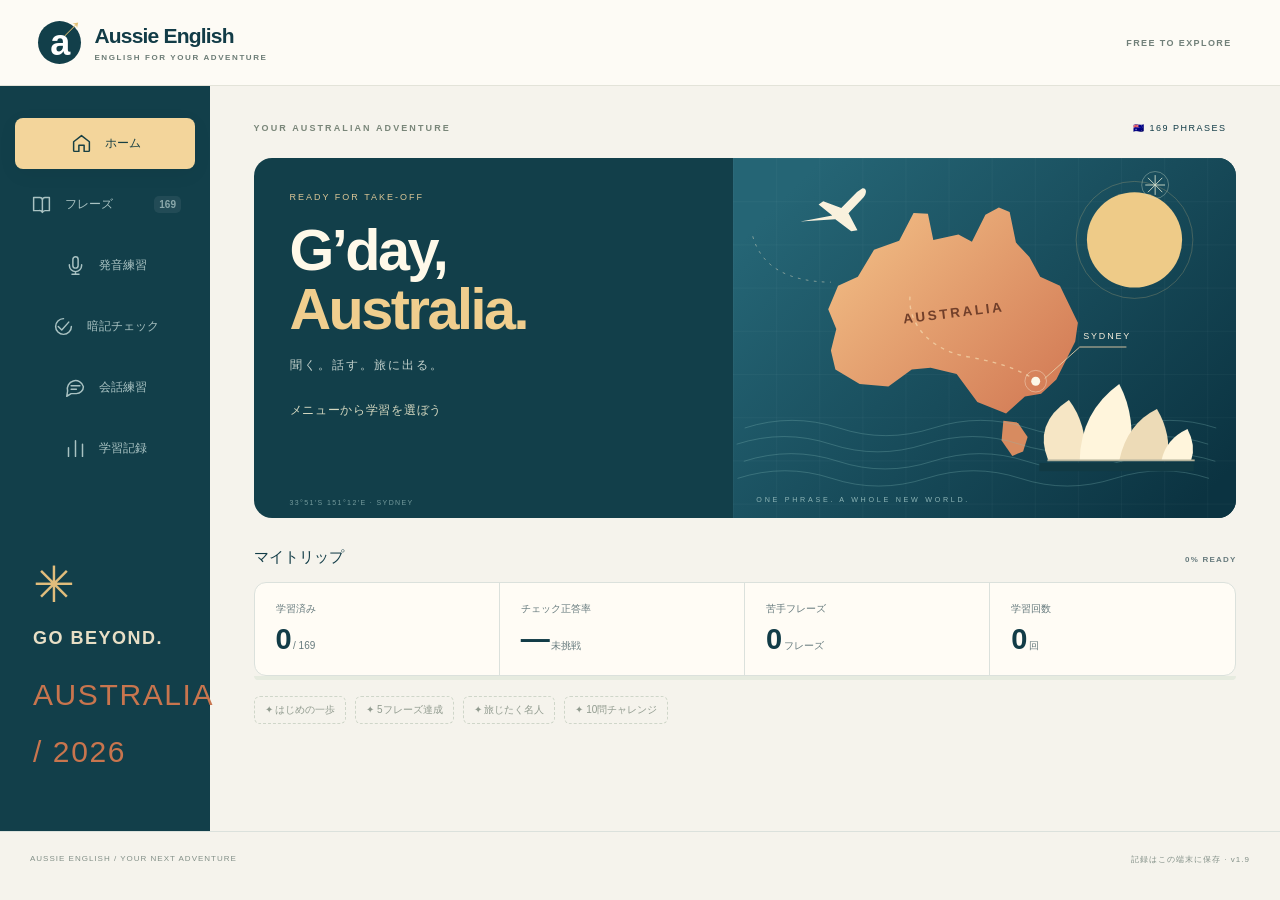
==== commit 3014a0bb: "Keep recall practice in Japanese-to-English direction only" ====
--- a/index.html
+++ b/index.html
@@ -20,7 +20,7 @@
   <a href="#main" class="skip">学習画面へスキップ</a>
   <header class="site-header"><a class="brand" href="#home"><span class="brand-mark" aria-hidden="true">a<span>↗</span></span><span>Aussie English<span class="brand-sub">ENGLISH FOR YOUR ADVENTURE</span></span></a><span class="free-badge">FREE TO EXPLORE</span></header>
   <div class="layout"><aside><nav id="nav" aria-label="学習メニュー"></nav><div class="aside-note"><span class="compass" aria-hidden="true">✳</span><strong>GO BEYOND.</strong><span>AUSTRALIA / 2026</span></div></aside><main id="main" tabindex="-1"><div id="app"></div></main></div>
-  <footer><span>AUSSIE ENGLISH / YOUR NEXT ADVENTURE</span><span>記録はこの端末に保存 · v1.8</span></footer>
+  <footer><span>AUSSIE ENGLISH / YOUR NEXT ADVENTURE</span><span>記録はこの端末に保存 · v1.9</span></footer>
   <div id="toast" role="status" aria-live="polite"></div>
   <div id="result-feedback" class="result-feedback" hidden role="status" aria-live="polite" aria-atomic="true"><span id="result-symbol" aria-hidden="true">○</span><span id="result-label">一致！</span></div>
   <noscript>このアプリを使うにはJavaScriptを有効にしてください。</noscript>
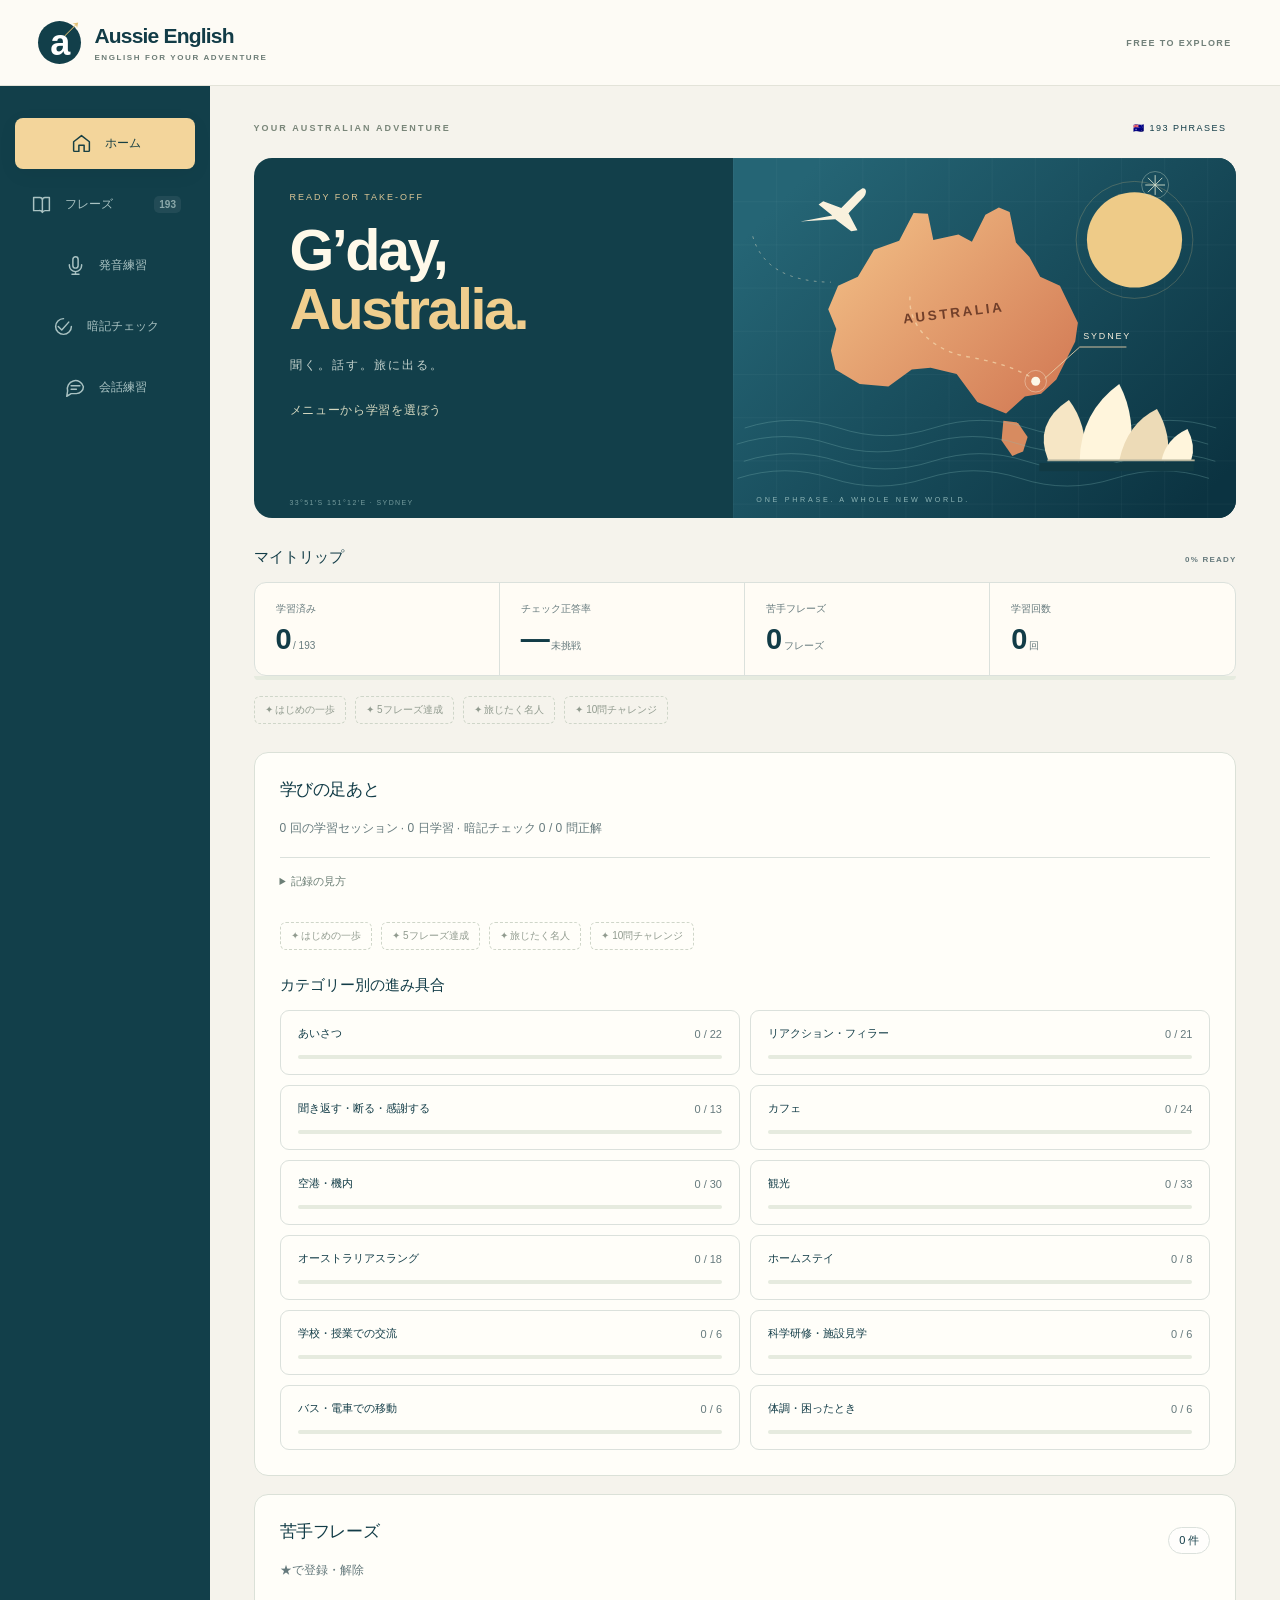
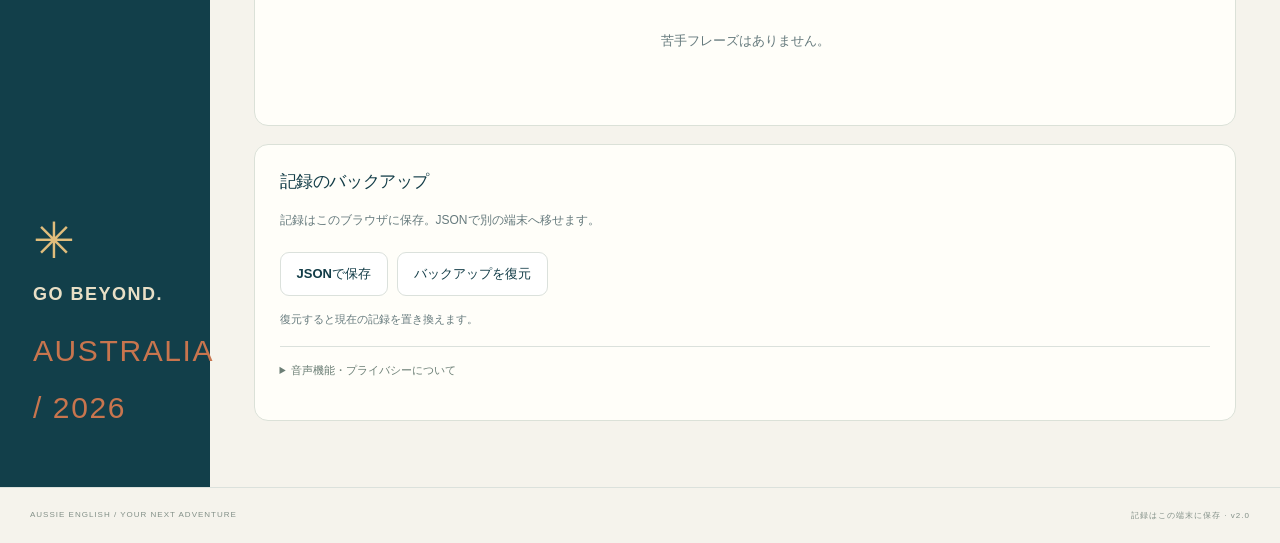
==== commit b7eeea54: "Expand travel lessons and unify progress with milestone feedback" ====
--- a/index.html
+++ b/index.html
@@ -4,7 +4,7 @@
   <meta charset="utf-8">
   <meta name="viewport" content="width=device-width, initial-scale=1">
   <meta name="theme-color" content="#123f4a">
-  <meta name="description" content="オーストラリア研修に向けて、169のフレーズを聞く・覚える・話す。無料、ログイン不要の英会話トレーナー。">
+  <meta name="description" content="オーストラリア研修に向けて、193のフレーズを聞く・覚える・話す。無料、ログイン不要の英会話トレーナー。">
   <title>Aussie English Trainer｜オーストラリア研修の英会話</title>
   <link rel="icon" href="assets/mark.svg" type="image/svg+xml">
   <link rel="stylesheet" href="styles.css">
@@ -20,7 +20,7 @@
   <a href="#main" class="skip">学習画面へスキップ</a>
   <header class="site-header"><a class="brand" href="#home"><span class="brand-mark" aria-hidden="true">a<span>↗</span></span><span>Aussie English<span class="brand-sub">ENGLISH FOR YOUR ADVENTURE</span></span></a><span class="free-badge">FREE TO EXPLORE</span></header>
   <div class="layout"><aside><nav id="nav" aria-label="学習メニュー"></nav><div class="aside-note"><span class="compass" aria-hidden="true">✳</span><strong>GO BEYOND.</strong><span>AUSTRALIA / 2026</span></div></aside><main id="main" tabindex="-1"><div id="app"></div></main></div>
-  <footer><span>AUSSIE ENGLISH / YOUR NEXT ADVENTURE</span><span>記録はこの端末に保存 · v1.9</span></footer>
+  <footer><span>AUSSIE ENGLISH / YOUR NEXT ADVENTURE</span><span>記録はこの端末に保存 · v2.0</span></footer>
   <div id="toast" role="status" aria-live="polite"></div>
   <div id="result-feedback" class="result-feedback" hidden role="status" aria-live="polite" aria-atomic="true"><span id="result-symbol" aria-hidden="true">○</span><span id="result-label">一致！</span></div>
   <noscript>このアプリを使うにはJavaScriptを有効にしてください。</noscript>
--- a/styles.css
+++ b/styles.css
@@ -18,3 +18,12 @@
 .auto-conversation{border-top:0;border-bottom:1px solid var(--line);padding:18px 0 20px;margin:18px 0 22px}.conversation-finish-actions{display:flex;justify-content:center;gap:11px;flex-wrap:wrap}.conversation-finish-actions button{min-width:125px}.conversation-complete .conversation-finish-actions{margin-top:19px}@media(max-width:700px){.conversation-finish-actions{flex-wrap:nowrap;gap:9px}.conversation-finish-actions button{min-width:0;flex:1;max-width:170px;font-size:12px;padding:11px 12px}}
 
 .conversation-target{padding-bottom:16px;border-bottom:1px solid var(--line)}.target-label{display:block;color:#8c987e;font-size:9px;letter-spacing:1.4px;margin:18px 0 7px}.conversation-target .practice-target{font-size:clamp(22px,3vw,30px);line-height:1.4;letter-spacing:-.6px;margin:0 0 6px;color:var(--ink)}.practice-meaning{font-size:13px;line-height:1.7;color:var(--muted);margin:0}.conversation-options{display:flex;align-items:center;gap:13px;margin-top:14px}.conversation-options label{display:flex;align-items:center;gap:8px;flex-direction:row;white-space:nowrap}.conversation-options select{width:68px;padding:8px 10px;min-height:40px}.conversation-options button{margin-left:auto;border:0;background:transparent;color:var(--muted);font-size:11px}.conversation-lesson .auto-conversation{margin:7px 0 15px;padding:10px 0 14px}.conversation-lesson .conversation-phase{font-size:11px;margin-bottom:9px}.conversation-lesson .auto-conversation .actions{margin-top:0}.auto-conversation .speech-state:empty,.auto-conversation .speech-transcript:empty{display:none}.conversation-lesson .full-script{margin-top:16px;gap:10px}.conversation-lesson .full-script .bubble{padding:12px 16px}.conversation-target>.target-label:first-child{margin-top:0}@media(max-width:700px){.conversation-target .practice-target{font-size:23px}.conversation-target{padding-bottom:13px}.practice-meaning{font-size:12px}.conversation-options{gap:8px;margin-top:11px}.conversation-options button{font-size:10px;padding:8px}.conversation-options label{font-size:10px}.conversation-options select{width:62px}.conversation-lesson .full-script .bubble{padding:11px 13px;font-size:13px}.conversation-lesson .auto-conversation{padding-top:9px}.conversation-lesson .auto-conversation button{min-height:45px;padding:10px 22px}}
+
+/* Home journey and non-blocking practice milestones */
+.result-feedback[data-kind=milestone]{width:min(340px,calc(100vw - 32px));height:190px;border-radius:28px;background:#123f4af5;border:2px solid #f0d18e;padding:20px}
+.result-feedback[data-kind=milestone] #result-symbol{font-size:82px;color:#f6d38e}
+.result-feedback[data-kind=milestone] #result-label{font-size:16px;letter-spacing:0;text-align:center;color:#fff0cc;line-height:1.6}
+#app>.journey-line{margin-bottom:28px}.scene-count,.scene-count>span{font-size:14px}.situation-card .eyebrow{font-size:12px}.situation-card strong{font-size:16px}.situation-back button,.scene-intro{font-size:14px}
+@media(max-width:700px){#nav{grid-template-columns:repeat(5,minmax(0,1fr))}.situation-card .eyebrow{font-size:12px}.situation-card strong{font-size:16px}.scene-count,.scene-count>span{font-size:14px}.situation-card{min-height:210px}.scene-intro,.situation-back button{font-size:14px}}
+
+@media(max-width:700px){#nav button{font-size:14px;line-height:1.35;min-height:72px}#nav button>span:last-child{overflow-wrap:anywhere}}
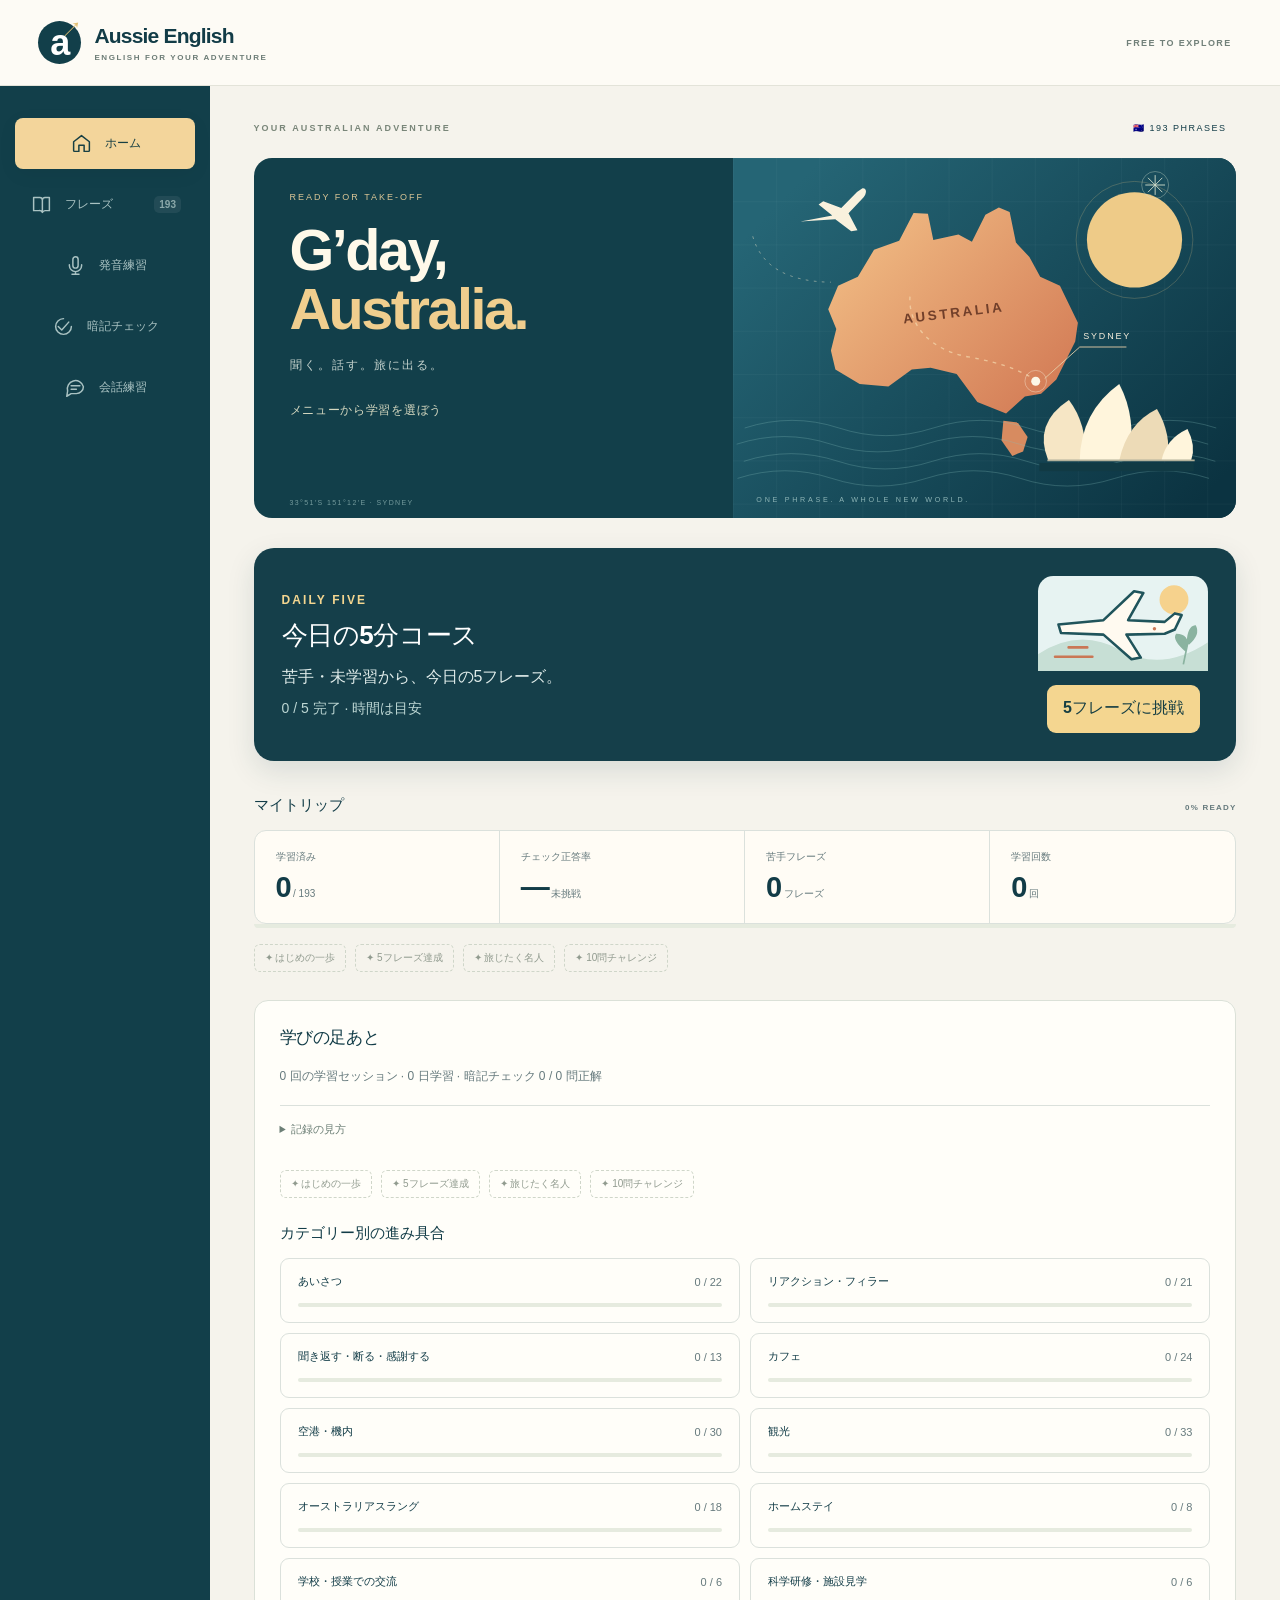
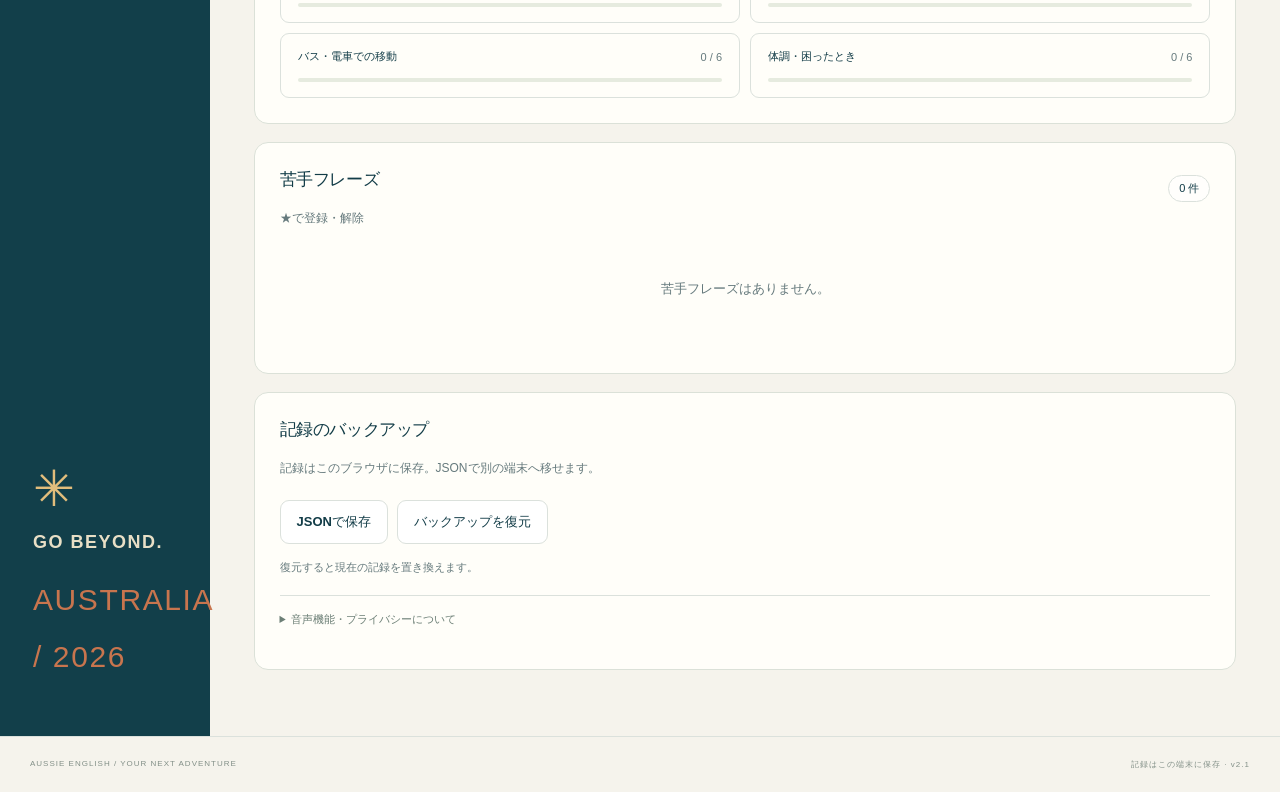
==== commit fa55ea40: "Add daily five-minute practice, scene illustrations and bilingual conversations" ====
--- a/index.html
+++ b/index.html
@@ -9,6 +9,7 @@
   <link rel="icon" href="assets/mark.svg" type="image/svg+xml">
   <link rel="stylesheet" href="styles.css">
   <script defer src="phrases.js"></script>
+  <script defer src="translations.js"></script>
   <script defer src="core.js"></script>
   <script defer src="scenarios.js"></script>
   <script defer src="speech.js"></script>
@@ -20,7 +21,7 @@
   <a href="#main" class="skip">学習画面へスキップ</a>
   <header class="site-header"><a class="brand" href="#home"><span class="brand-mark" aria-hidden="true">a<span>↗</span></span><span>Aussie English<span class="brand-sub">ENGLISH FOR YOUR ADVENTURE</span></span></a><span class="free-badge">FREE TO EXPLORE</span></header>
   <div class="layout"><aside><nav id="nav" aria-label="学習メニュー"></nav><div class="aside-note"><span class="compass" aria-hidden="true">✳</span><strong>GO BEYOND.</strong><span>AUSTRALIA / 2026</span></div></aside><main id="main" tabindex="-1"><div id="app"></div></main></div>
-  <footer><span>AUSSIE ENGLISH / YOUR NEXT ADVENTURE</span><span>記録はこの端末に保存 · v2.0</span></footer>
+  <footer><span>AUSSIE ENGLISH / YOUR NEXT ADVENTURE</span><span>記録はこの端末に保存 · v2.1</span></footer>
   <div id="toast" role="status" aria-live="polite"></div>
   <div id="result-feedback" class="result-feedback" hidden role="status" aria-live="polite" aria-atomic="true"><span id="result-symbol" aria-hidden="true">○</span><span id="result-label">一致！</span></div>
   <noscript>このアプリを使うにはJavaScriptを有効にしてください。</noscript>
--- a/styles.css
+++ b/styles.css
@@ -27,3 +27,46 @@
 @media(max-width:700px){#nav{grid-template-columns:repeat(5,minmax(0,1fr))}.situation-card .eyebrow{font-size:12px}.situation-card strong{font-size:16px}.scene-count,.scene-count>span{font-size:14px}.situation-card{min-height:210px}.scene-intro,.situation-back button{font-size:14px}}
 
 @media(max-width:700px){#nav button{font-size:14px;line-height:1.35;min-height:72px}#nav button>span:last-child{overflow-wrap:anywhere}}
+
+/* Distinct learning modes: coast / coral / sunshine / twilight. */
+#app{--mode:#16616a;--mode-soft:#e7f3f2;--mode-line:#a8cfcc}
+#app[data-mode=learn]{--mode:#16616a;--mode-soft:#e7f3f2;--mode-line:#a8cfcc}
+#app[data-mode=speak]{--mode:#a34330;--mode-soft:#fff0e9;--mode-line:#e5b29e}
+#app[data-mode=quiz]{--mode:#765014;--mode-soft:#fff6da;--mode-line:#d9bf7a}
+#app[data-mode=role]{--mode:#51499a;--mode-soft:#eeecfb;--mode-line:#bdb7e3}
+#app[data-mode] .page-head{border-left:5px solid var(--mode);padding:12px 0 12px 18px;background:linear-gradient(90deg,var(--mode-soft),transparent);border-radius:0 14px 14px 0}
+#app[data-mode] .page-head .eyebrow{color:var(--mode)}
+#app[data-mode] .situation-card{background:#fff;border-color:var(--mode-line);border-top:4px solid var(--mode);padding:16px;gap:0;overflow:hidden}
+#app[data-mode] .situation-card:hover{background:var(--mode-soft)}
+#app[data-mode] .phrase-card,#app[data-mode=role] .panel{border-top:4px solid var(--mode);background:linear-gradient(160deg,var(--mode-soft),#fff 36%)}
+#app[data-mode] button.primary{background:var(--mode);color:#fff;border-color:var(--mode)}
+#app[data-mode] .tag{color:var(--mode);background:var(--mode-soft)}
+#app[data-mode=speak] .speech-controls{border-radius:16px;background:#fff0e9;padding:20px 12px}
+#app[data-mode=quiz] .quiz-prompt{color:var(--mode)}
+#app[data-mode=role] .bubble.mine{background:#eeecfb;border-color:#bdb7e3}
+#nav button[data-value=learn].active{background:#bce2df;color:#164f57}
+#nav button[data-value=speak].active{background:#f4c5ae;color:#743022}
+#nav button[data-value=quiz].active{background:#f3d692;color:#614213}
+#nav button[data-value=role].active{background:#d7d1f3;color:#433783}
+.scene-art{display:block;width:100%;height:auto;aspect-ratio:200 / 112;max-height:142px;margin:0 0 15px}
+.situation-card .scene-count{margin-top:auto;padding-top:6px}.situation-card .scene-arrow{display:none}
+.dialogue-ja{display:block;grid-column:1 / -1;width:100%;font-size:14px!important;line-height:1.8;color:#4b646a;margin-top:8px;padding-top:8px;border-top:1px solid #c9d6d699}
+.full-script .bubble>span[lang=en]{display:block;font-size:16px;line-height:1.7;padding-right:30px}
+.daily-home{display:flex;justify-content:space-between;align-items:center;gap:20px;padding:28px;margin:28px 0 35px;border-radius:20px;background:#153f4a;color:#fff;box-shadow:0 10px 28px #143e4920}
+.daily-home .eyebrow{color:#f4d690;font-size:12px}.daily-home h2{font-size:26px;line-height:1.4;margin:9px 0}.daily-home p{font-size:16px;color:#e0ecea;margin:8px 0}.daily-count{font-size:14px;color:#bdd7d4}
+.daily-home-action{display:flex;flex-direction:column-reverse;align-items:center;gap:14px;min-width:170px}.daily-home-action .scene-art{width:170px;margin:0}.daily-home button.primary{background:#f4d690;color:#173f43;border:0;white-space:nowrap;font-size:16px;min-height:48px}
+.daily-step{display:flex;align-items:center;flex-wrap:wrap;gap:14px;color:var(--mode);font-size:14px}.daily-step>span:first-child{font-size:24px;font-weight:800}.daily-step button{margin-left:auto;font-size:14px}.daily-progress{margin:14px 0 24px}.daily-progress span{background:var(--mode)}
+.daily-lesson details p{font-size:14px;line-height:1.8}.daily-complete{text-align:center}.daily-trophy{font-size:64px;color:#ba8a30}.daily-complete h2{font-size:34px!important}.daily-summary{display:grid;gap:12px;margin:25px 0;text-align:left}.daily-summary>div{padding:14px 16px;background:var(--mode-soft);border-radius:12px}.daily-summary strong,.daily-summary span{display:block;line-height:1.7}.daily-summary strong{font-size:16px}.daily-summary span{font-size:14px;margin-top:4px;color:#4b646a}
+@media(max-width:700px){
+ /* Keep complete menu labels legible; scroll the menu only on narrow screens. */
+ #nav{display:flex;gap:4px;overflow-x:auto;overscroll-behavior-x:contain;scrollbar-width:thin;padding-bottom:3px}
+ #nav button{flex:1 0 auto;width:auto;min-width:62px;padding:9px 8px;min-height:64px;font-size:14px}
+ #nav button>span{white-space:nowrap;overflow-wrap:normal!important;word-break:keep-all}
+ .daily-home{padding:20px;gap:12px;align-items:flex-start}.daily-home h2{font-size:22px}.daily-home p{font-size:14px;line-height:1.7}.daily-home-action{min-width:0}.daily-home-action .scene-art{width:104px}.daily-home-action button{white-space:normal!important;min-width:105px;padding:11px 10px;font-size:14px!important}
+ #app[data-mode] .situation-card{padding:12px}.scene-art{margin-bottom:12px}.situation-card strong{font-size:16px}.situation-card .eyebrow{font-size:12px;letter-spacing:.3px}.scene-count,.scene-count>span{font-size:14px}
+ .dialogue-ja{font-size:14px!important}.full-script .bubble>span[lang=en]{font-size:16px}.daily-step{gap:10px}.daily-step button{padding:10px 12px}
+}
+@media(max-width:360px){.daily-home{flex-direction:column}.daily-home-action{width:100%;flex-direction:row}.daily-home-action .scene-art{width:90px}.daily-home-action button{flex:1}}
+
+#app[data-mode=home] .daily-home button.primary{background:#f4d690;color:#173f43;border-color:#f4d690}
+@media(min-width:361px) and (max-width:700px){#nav button{padding-left:4px;padding-right:4px}}
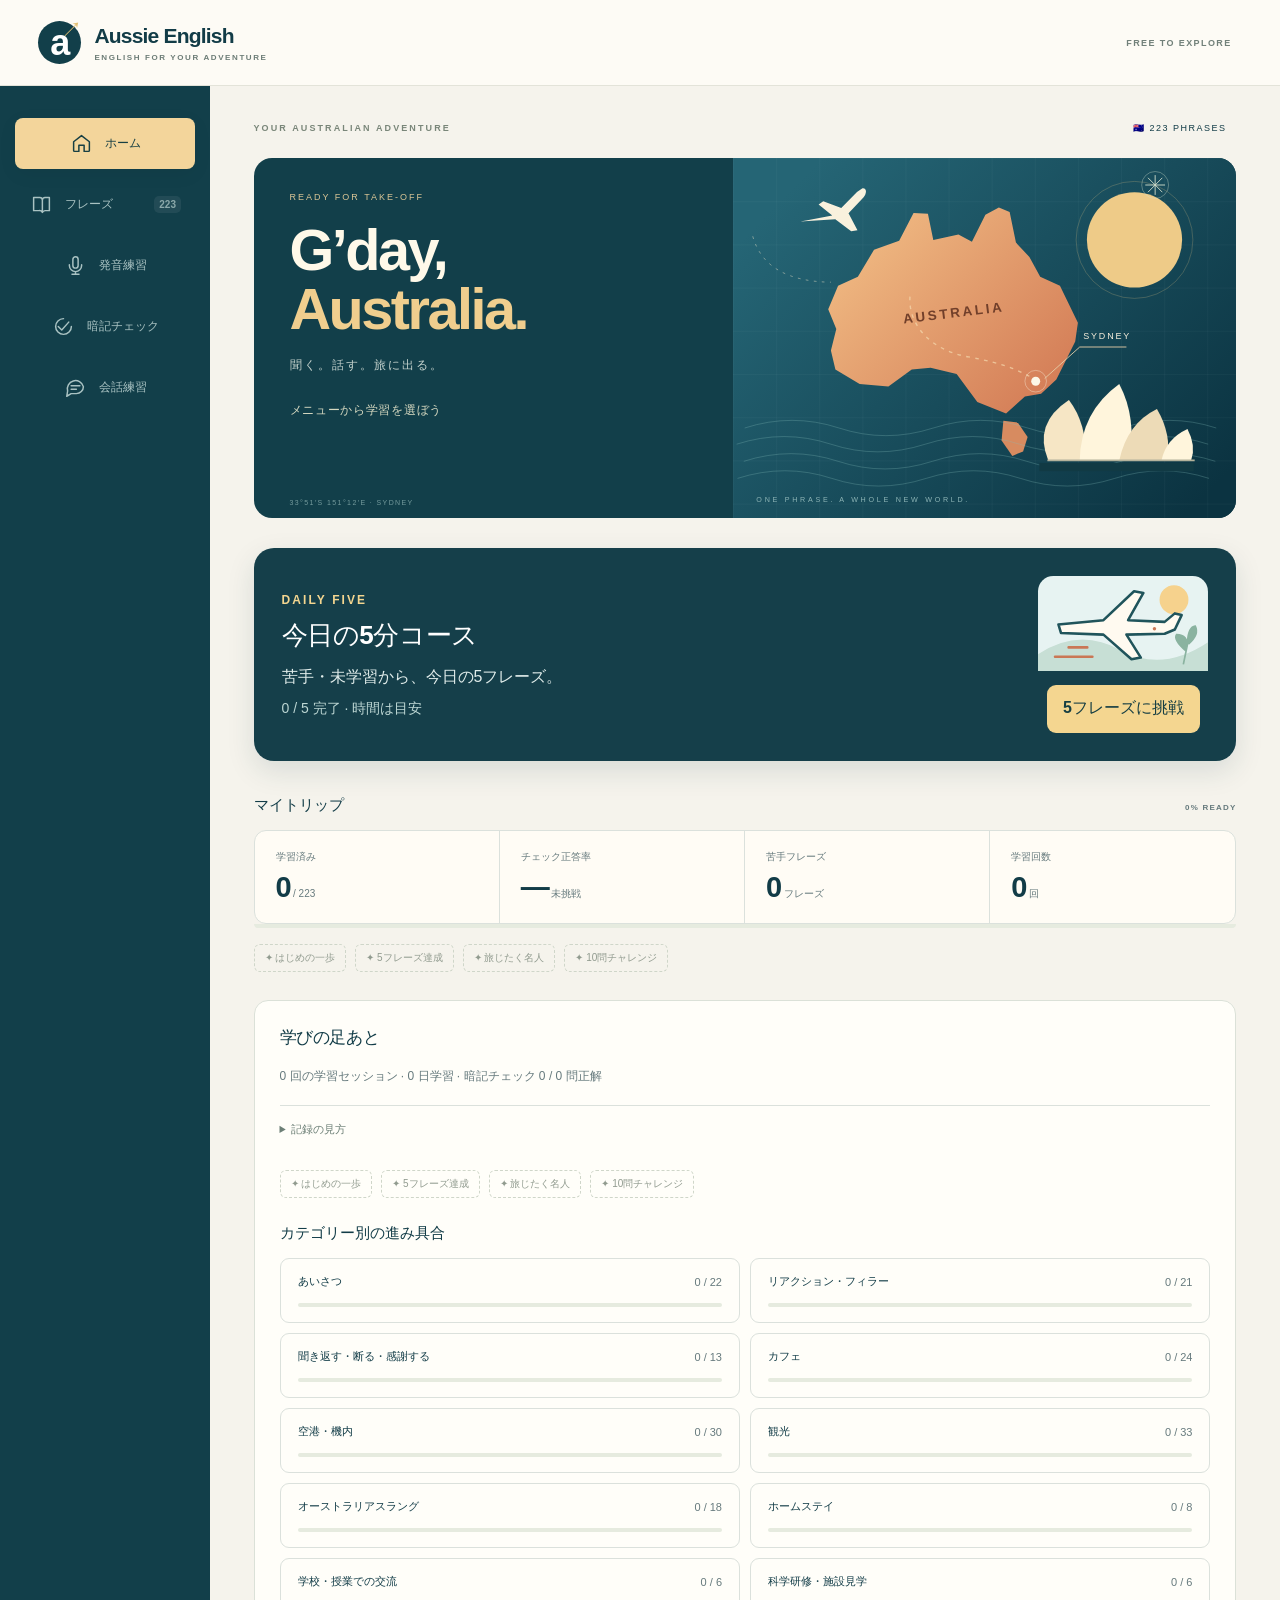
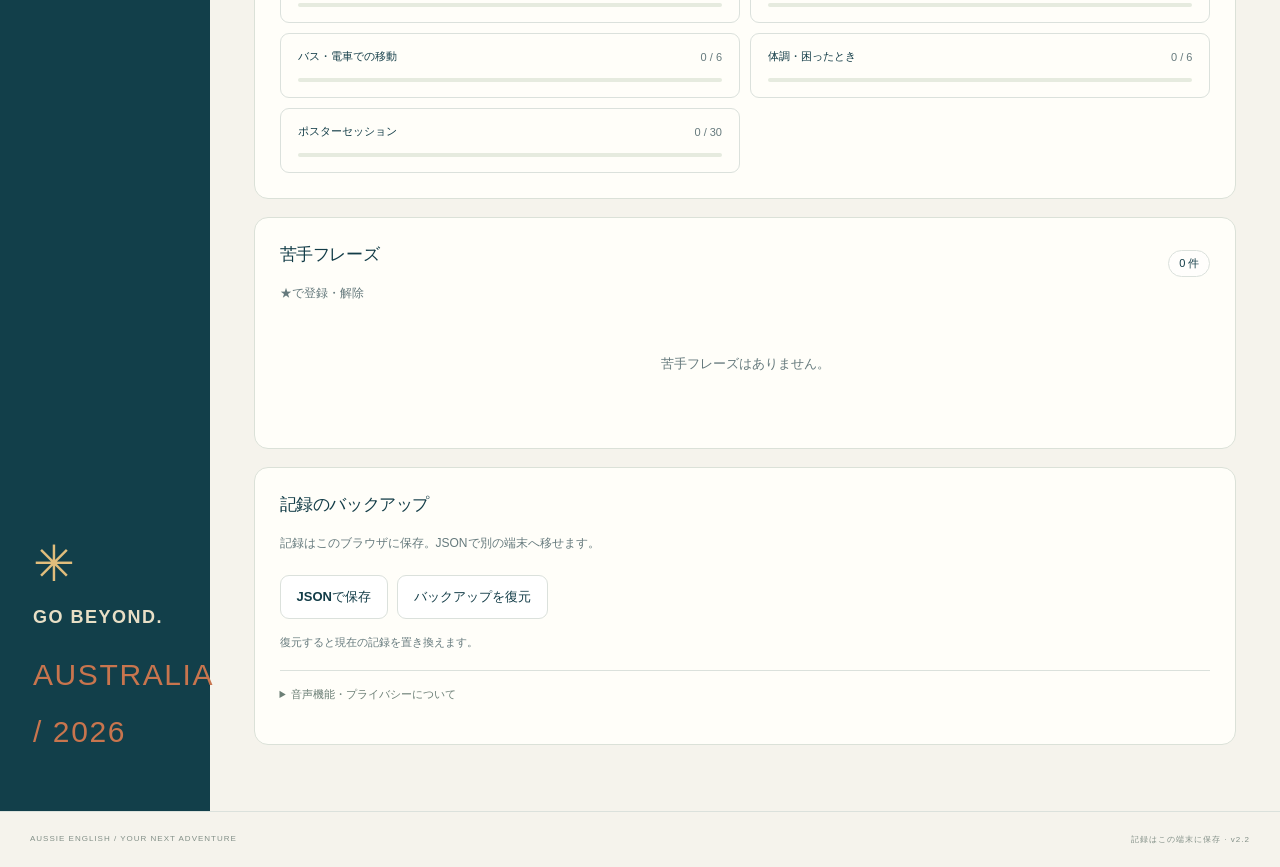
==== commit 06f509b1: "Add poster session lessons and research Q&A practice" ====
--- a/index.html
+++ b/index.html
@@ -4,7 +4,7 @@
   <meta charset="utf-8">
   <meta name="viewport" content="width=device-width, initial-scale=1">
   <meta name="theme-color" content="#123f4a">
-  <meta name="description" content="オーストラリア研修に向けて、193のフレーズを聞く・覚える・話す。無料、ログイン不要の英会話トレーナー。">
+  <meta name="description" content="オーストラリア研修に向けて、223のフレーズを聞く・覚える・話す。無料、ログイン不要の英会話トレーナー。">
   <title>Aussie English Trainer｜オーストラリア研修の英会話</title>
   <link rel="icon" href="assets/mark.svg" type="image/svg+xml">
   <link rel="stylesheet" href="styles.css">
@@ -21,7 +21,7 @@
   <a href="#main" class="skip">学習画面へスキップ</a>
   <header class="site-header"><a class="brand" href="#home"><span class="brand-mark" aria-hidden="true">a<span>↗</span></span><span>Aussie English<span class="brand-sub">ENGLISH FOR YOUR ADVENTURE</span></span></a><span class="free-badge">FREE TO EXPLORE</span></header>
   <div class="layout"><aside><nav id="nav" aria-label="学習メニュー"></nav><div class="aside-note"><span class="compass" aria-hidden="true">✳</span><strong>GO BEYOND.</strong><span>AUSTRALIA / 2026</span></div></aside><main id="main" tabindex="-1"><div id="app"></div></main></div>
-  <footer><span>AUSSIE ENGLISH / YOUR NEXT ADVENTURE</span><span>記録はこの端末に保存 · v2.1</span></footer>
+  <footer><span>AUSSIE ENGLISH / YOUR NEXT ADVENTURE</span><span>記録はこの端末に保存 · v2.2</span></footer>
   <div id="toast" role="status" aria-live="polite"></div>
   <div id="result-feedback" class="result-feedback" hidden role="status" aria-live="polite" aria-atomic="true"><span id="result-symbol" aria-hidden="true">○</span><span id="result-label">一致！</span></div>
   <noscript>このアプリを使うにはJavaScriptを有効にしてください。</noscript>
--- a/styles.css
+++ b/styles.css
@@ -70,3 +70,5 @@
 
 #app[data-mode=home] .daily-home button.primary{background:#f4d690;color:#173f43;border-color:#f4d690}
 @media(min-width:361px) and (max-width:700px){#nav button{padding-left:4px;padding-right:4px}}
+
+.poster-guide{margin:16px 0;border:1px solid var(--mode-line);border-radius:12px;padding:12px 14px;background:var(--mode-soft)}.poster-guide summary{font-size:14px}.poster-guide p{font-size:14px;line-height:1.8;margin:12px 0 0}.poster-template{font-size:16px!important;color:var(--ink);overflow-wrap:anywhere}
